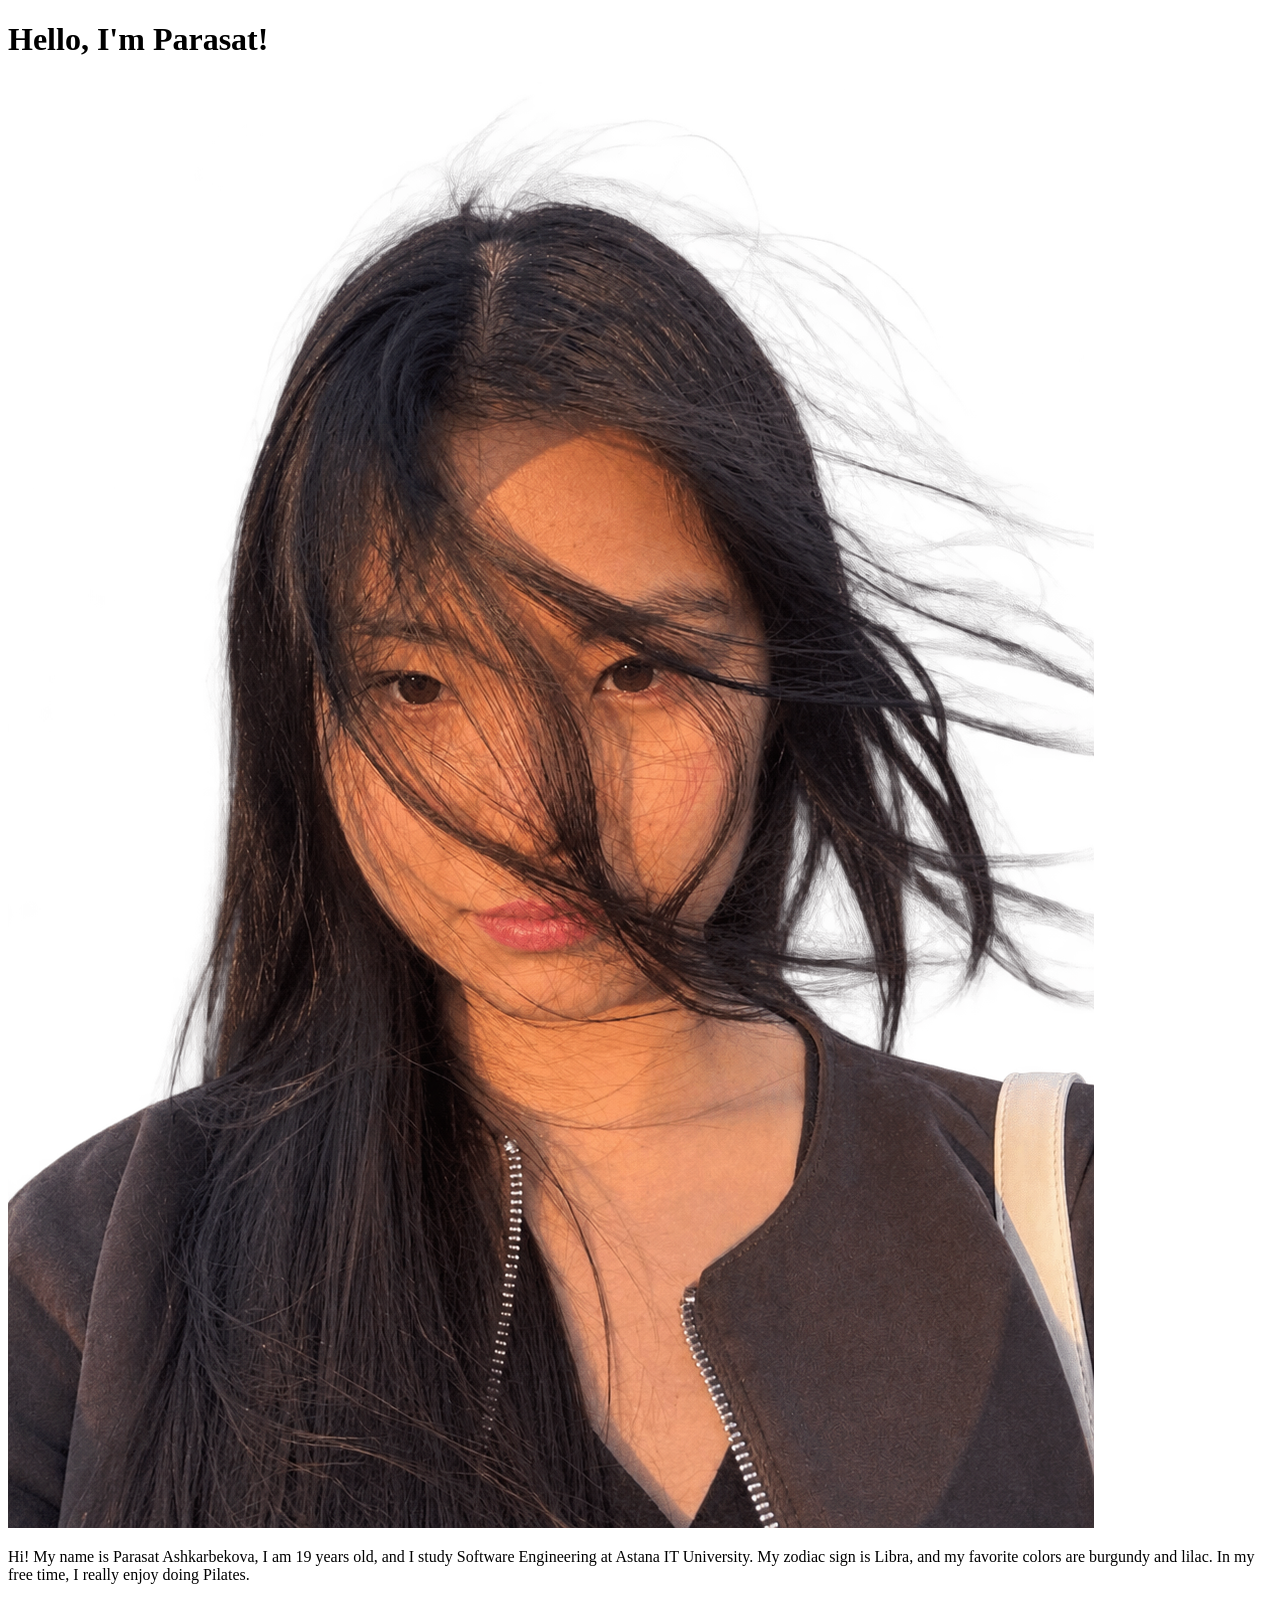
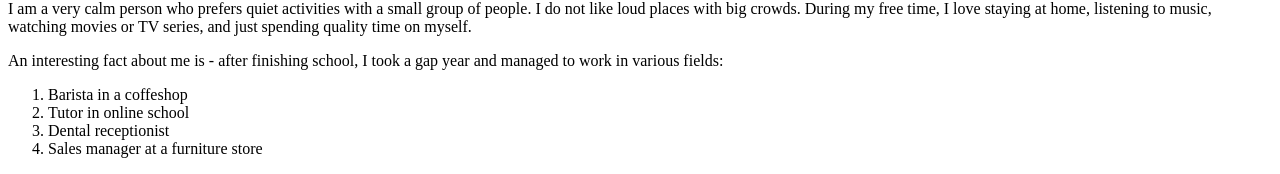
==== Parasat 1-4/task1/index.html @ d8b42877 "Added ordered list" ====
<!DOCTYPE html>
<html>
<head>
    <meta charset="UTF-8">
    <meta name="viewport" content="width=device-width, initial-scale=1.0">
    <title>Profile card</title>
    <link rel="stylesheet" href="styles.css">
</head>
<body>
    <h1>Hello, I'm Parasat!</h1>
    <img src="images/me.png" alt="That's me">
    <br>
    <p> Hi! My name is Parasat Ashkarbekova, I am 19 years old, and I study Software Engineering at Astana IT University. 
        My zodiac sign is Libra, and my favorite colors are burgundy and lilac. 
        In my free time, I really enjoy doing Pilates.
    </p>
    <p>I am a very calm person who prefers quiet activities with a small group of people. I do not like loud places with big crowds. During my free time, I love staying at home, listening to music, watching movies or TV series, and just spending quality time on myself.</p>
    <p>An interesting fact about me is - after finishing school, I took a gap year and managed to work in various fields: 
    <ol> 
        <li>Barista in a coffeshop</li>
        <li>Tutor in online school</li>
        <li>Dental receptionist</li> 
        <li>Sales manager at a furniture store</li>
    </ol>
    </p>
    <p>

    </p> 
    
    
</body>
</html>
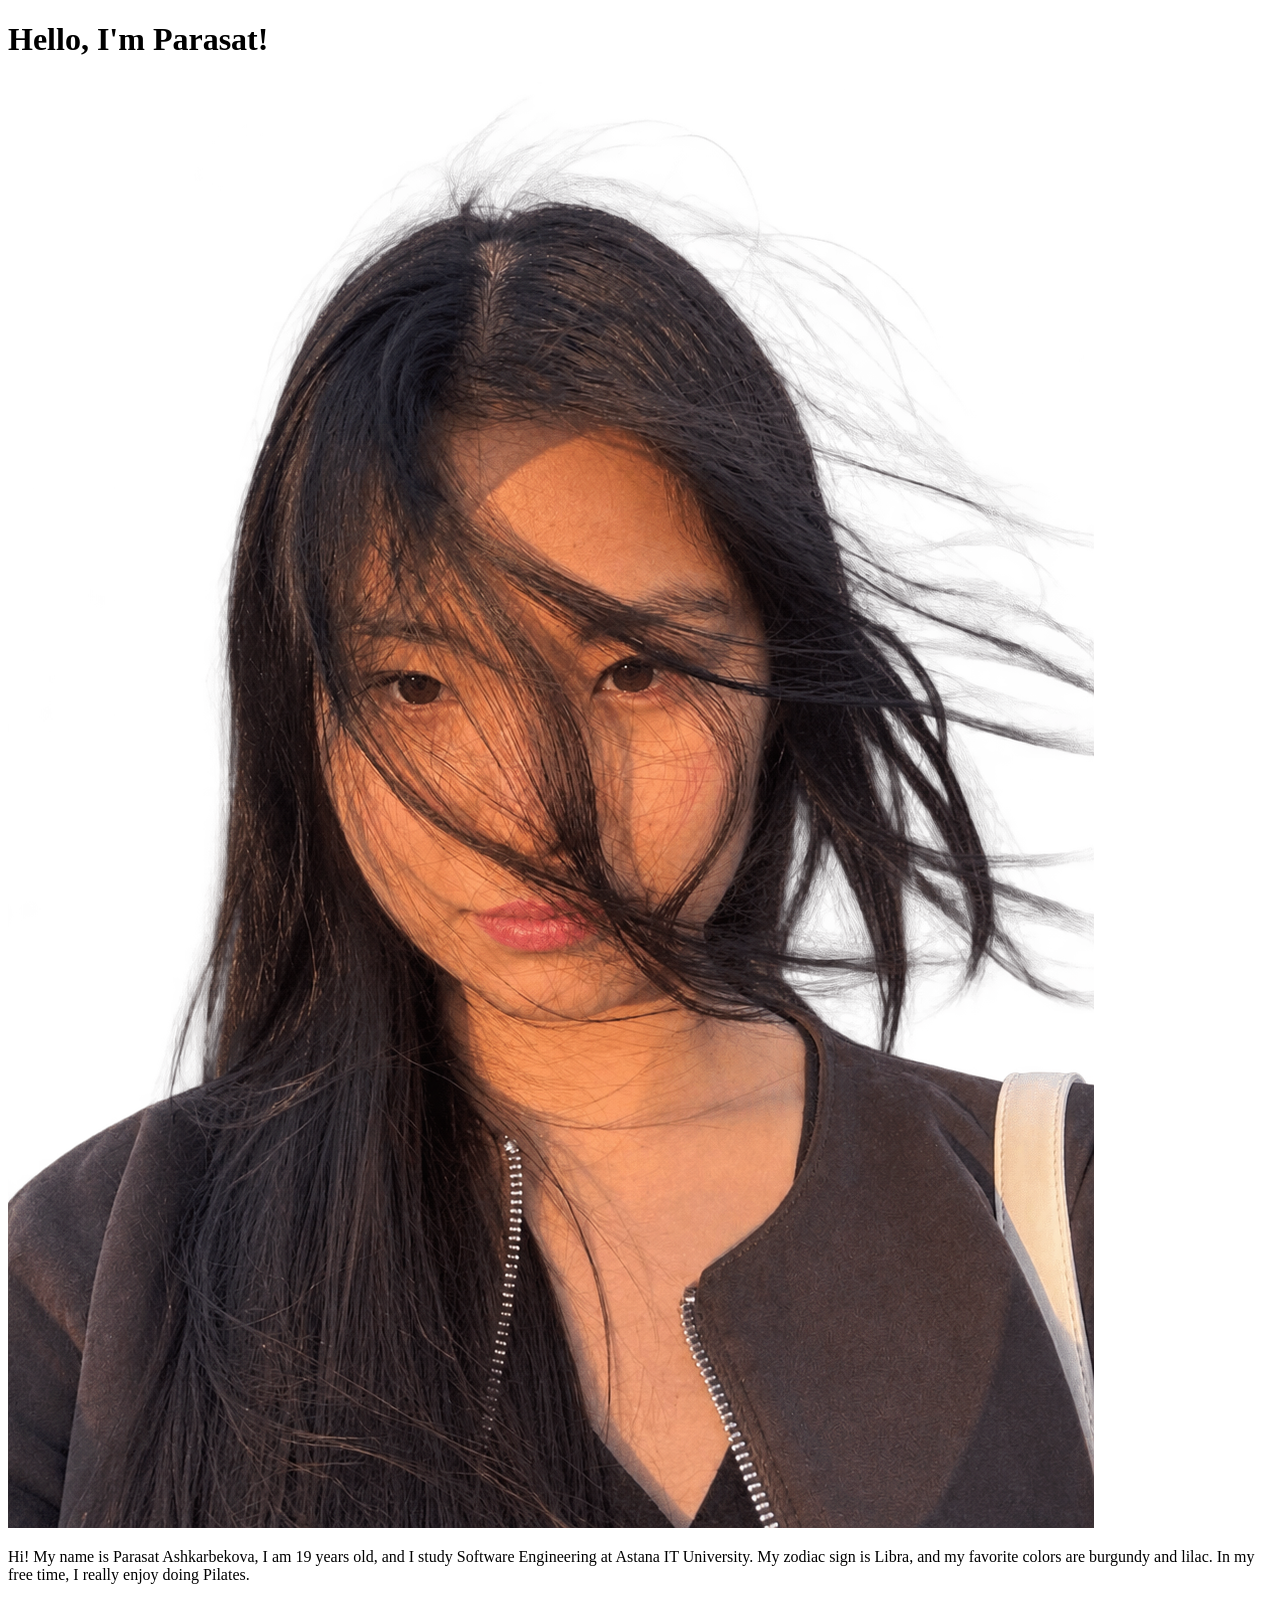
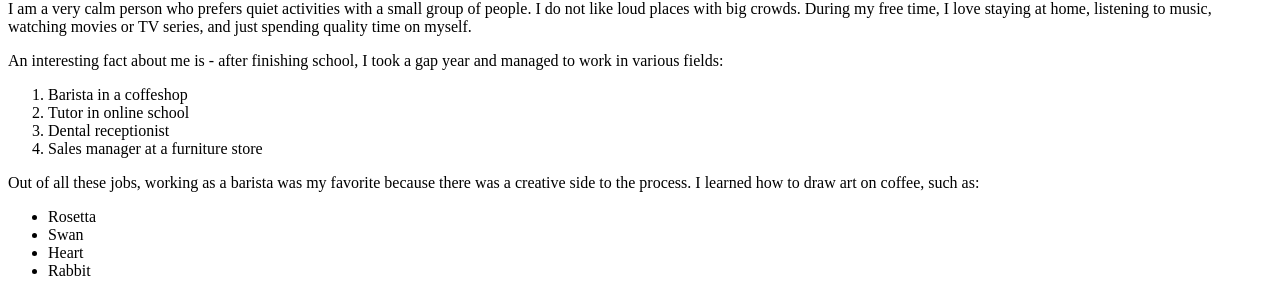
==== commit b9d3f89d: "Added unordered list" ====
--- a/Parasat 1-4/task1/index.html
+++ b/Parasat 1-4/task1/index.html
@@ -14,18 +14,31 @@
         My zodiac sign is Libra, and my favorite colors are burgundy and lilac. 
         In my free time, I really enjoy doing Pilates.
     </p>
-    <p>I am a very calm person who prefers quiet activities with a small group of people. I do not like loud places with big crowds. During my free time, I love staying at home, listening to music, watching movies or TV series, and just spending quality time on myself.</p>
-    <p>An interesting fact about me is - after finishing school, I took a gap year and managed to work in various fields: 
+
+    <p>I am a very calm person who prefers quiet activities with a small group of people. 
+        I do not like loud places with big crowds. During my free time, I love staying at home, listening to music, 
+        watching movies or TV series, and just spending quality time on myself.
+    </p>
+
+    <p>An interesting fact about me is - after finishing school, I took a gap year and managed to work in various fields:</p>
     <ol> 
         <li>Barista in a coffeshop</li>
         <li>Tutor in online school</li>
         <li>Dental receptionist</li> 
         <li>Sales manager at a furniture store</li>
     </ol>
-    </p>
-    <p>
 
+    <p>Out of all these jobs, working as a barista was my favorite because there was a creative side to the process. 
+        I learned how to draw art on coffee, such as:
     </p> 
+    <ul>
+        <li>Rosetta</li>
+        <li>Swan</li>
+        <li>Heart</li>
+        <li>Rabbit</li>
+    </ul>
+    
+
     
     
 </body>
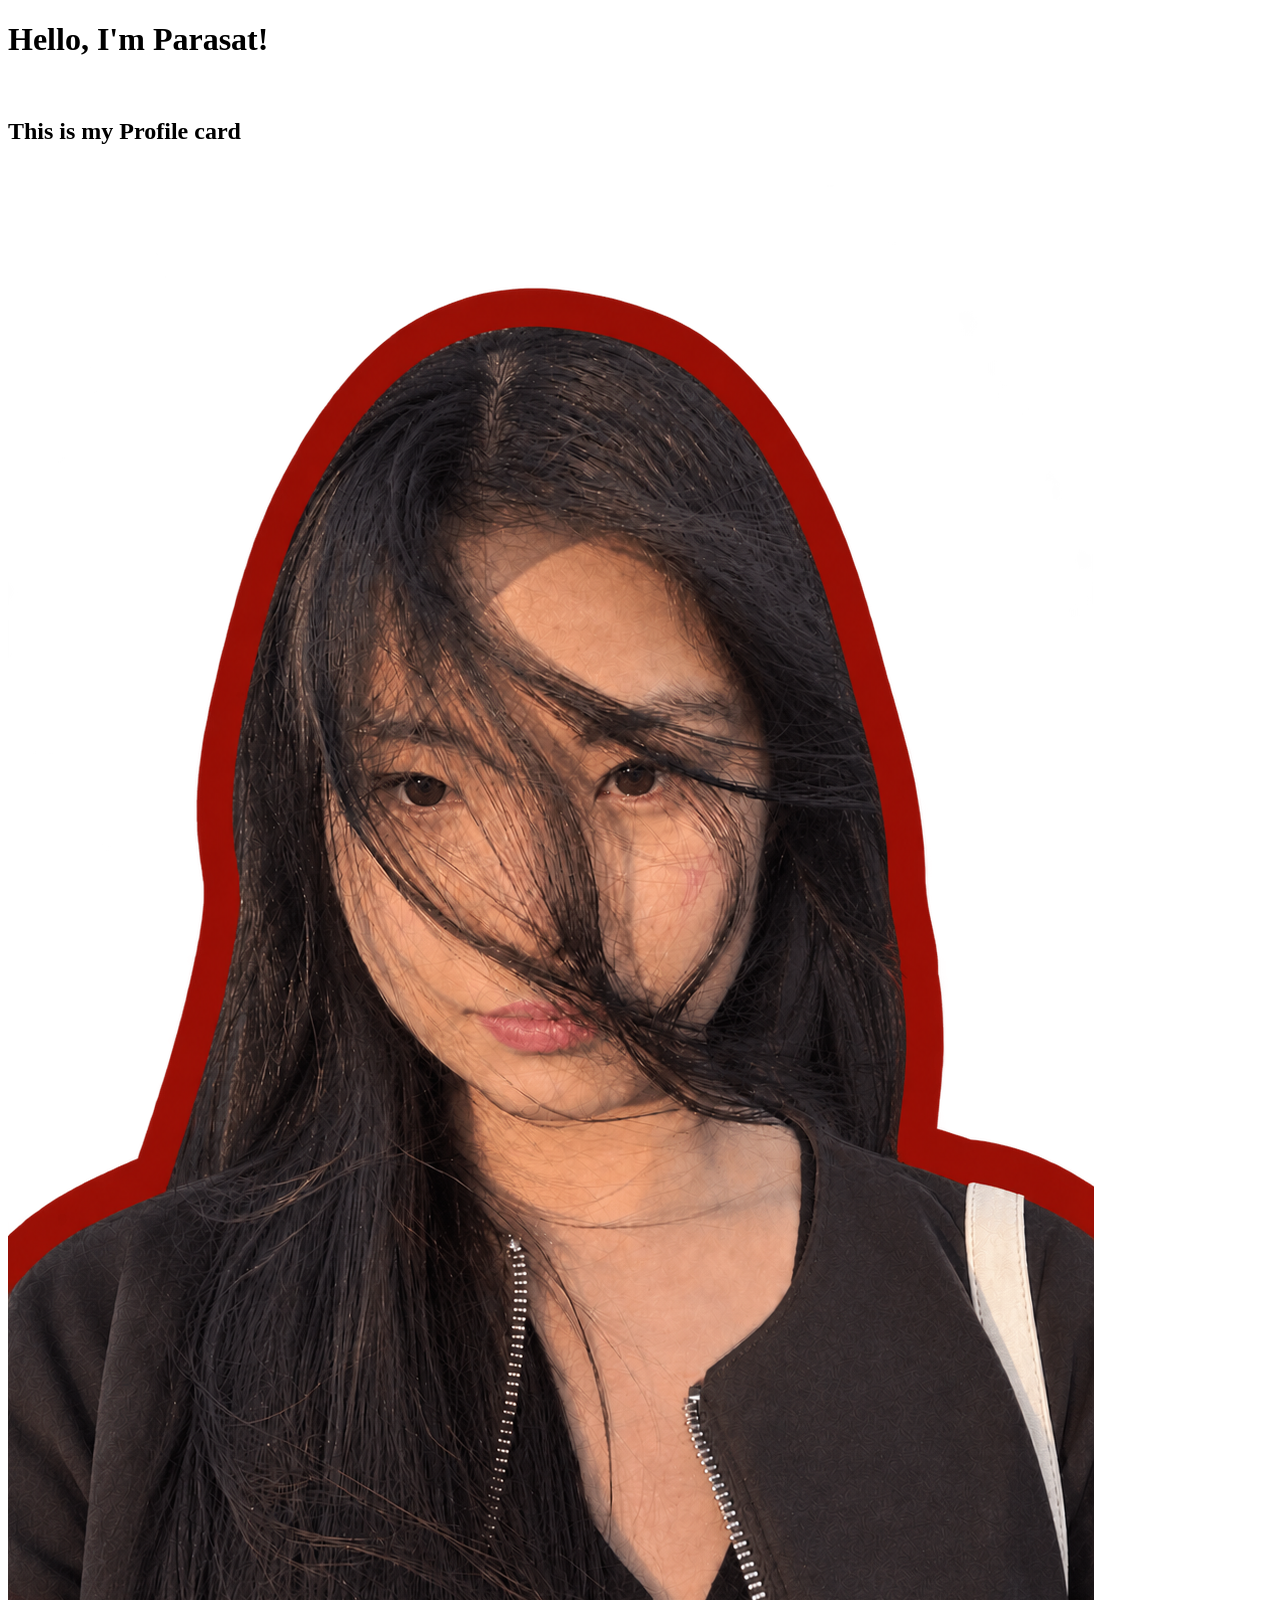
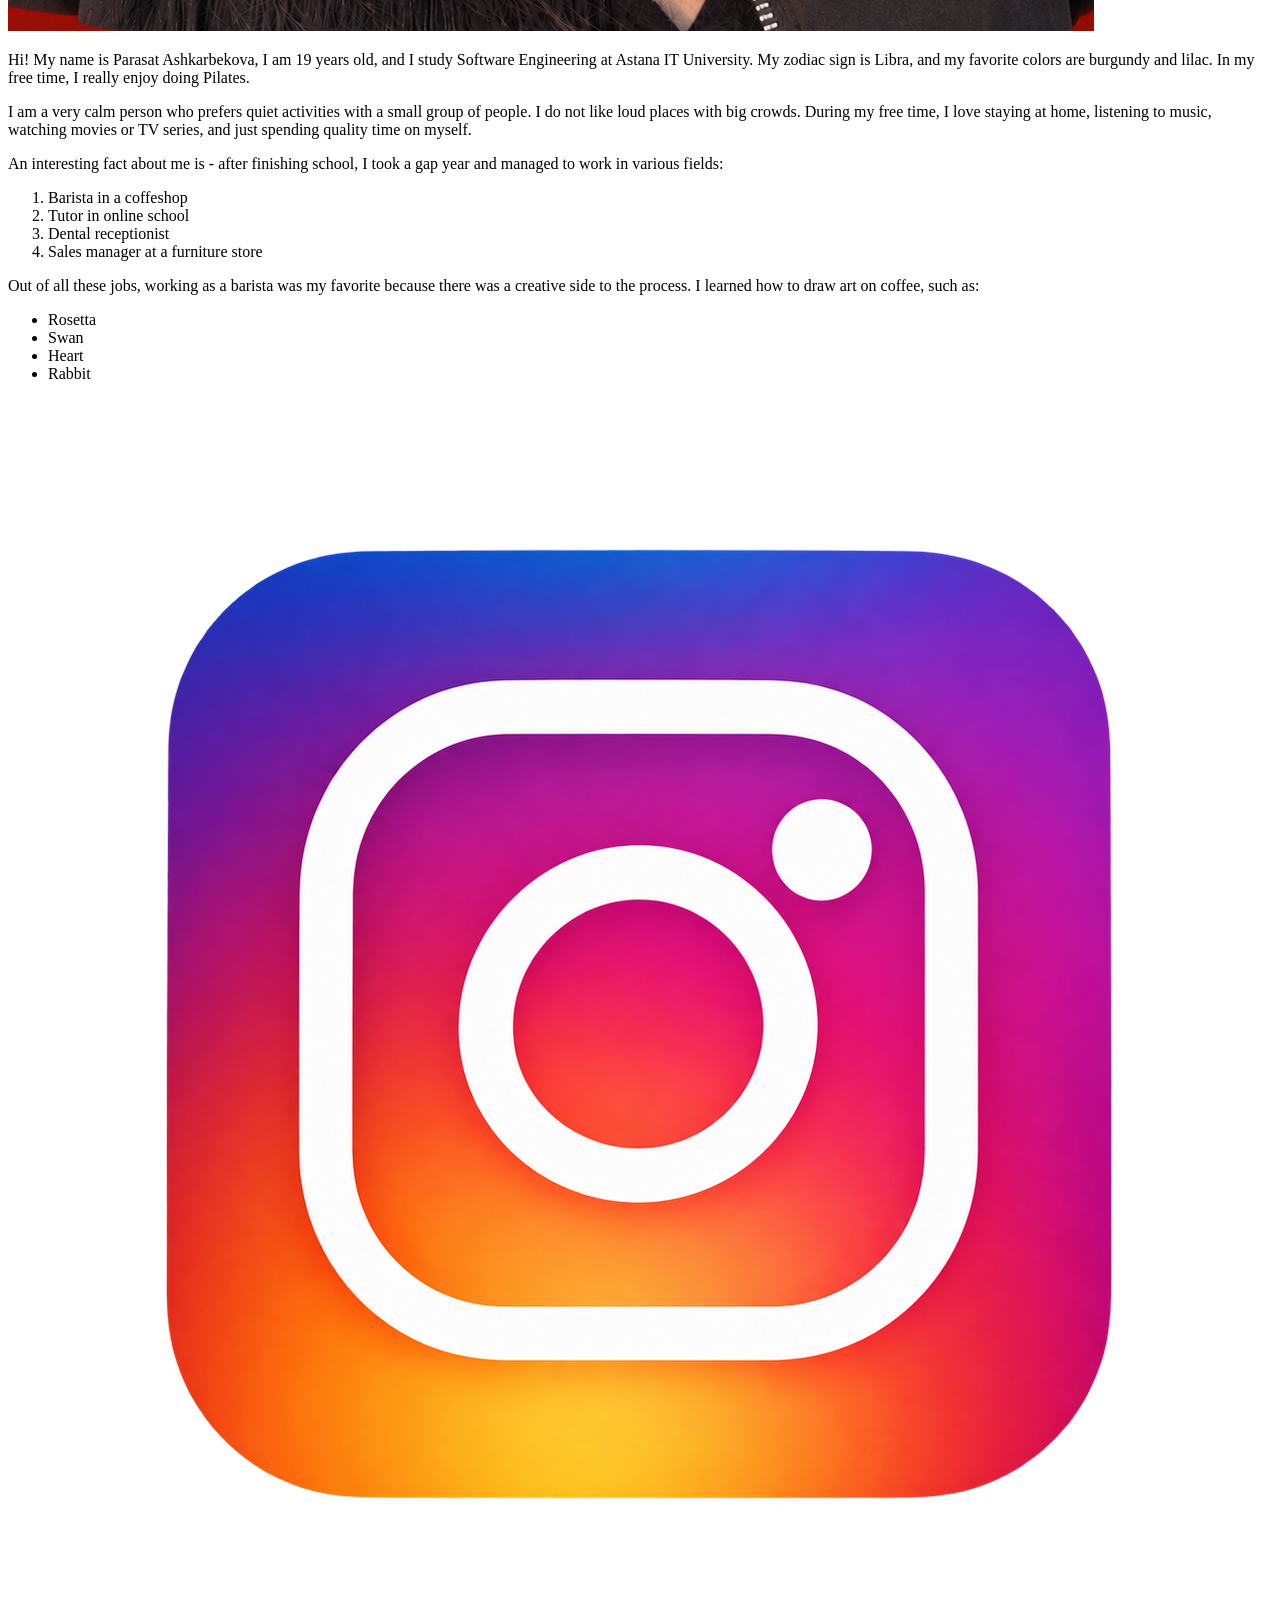
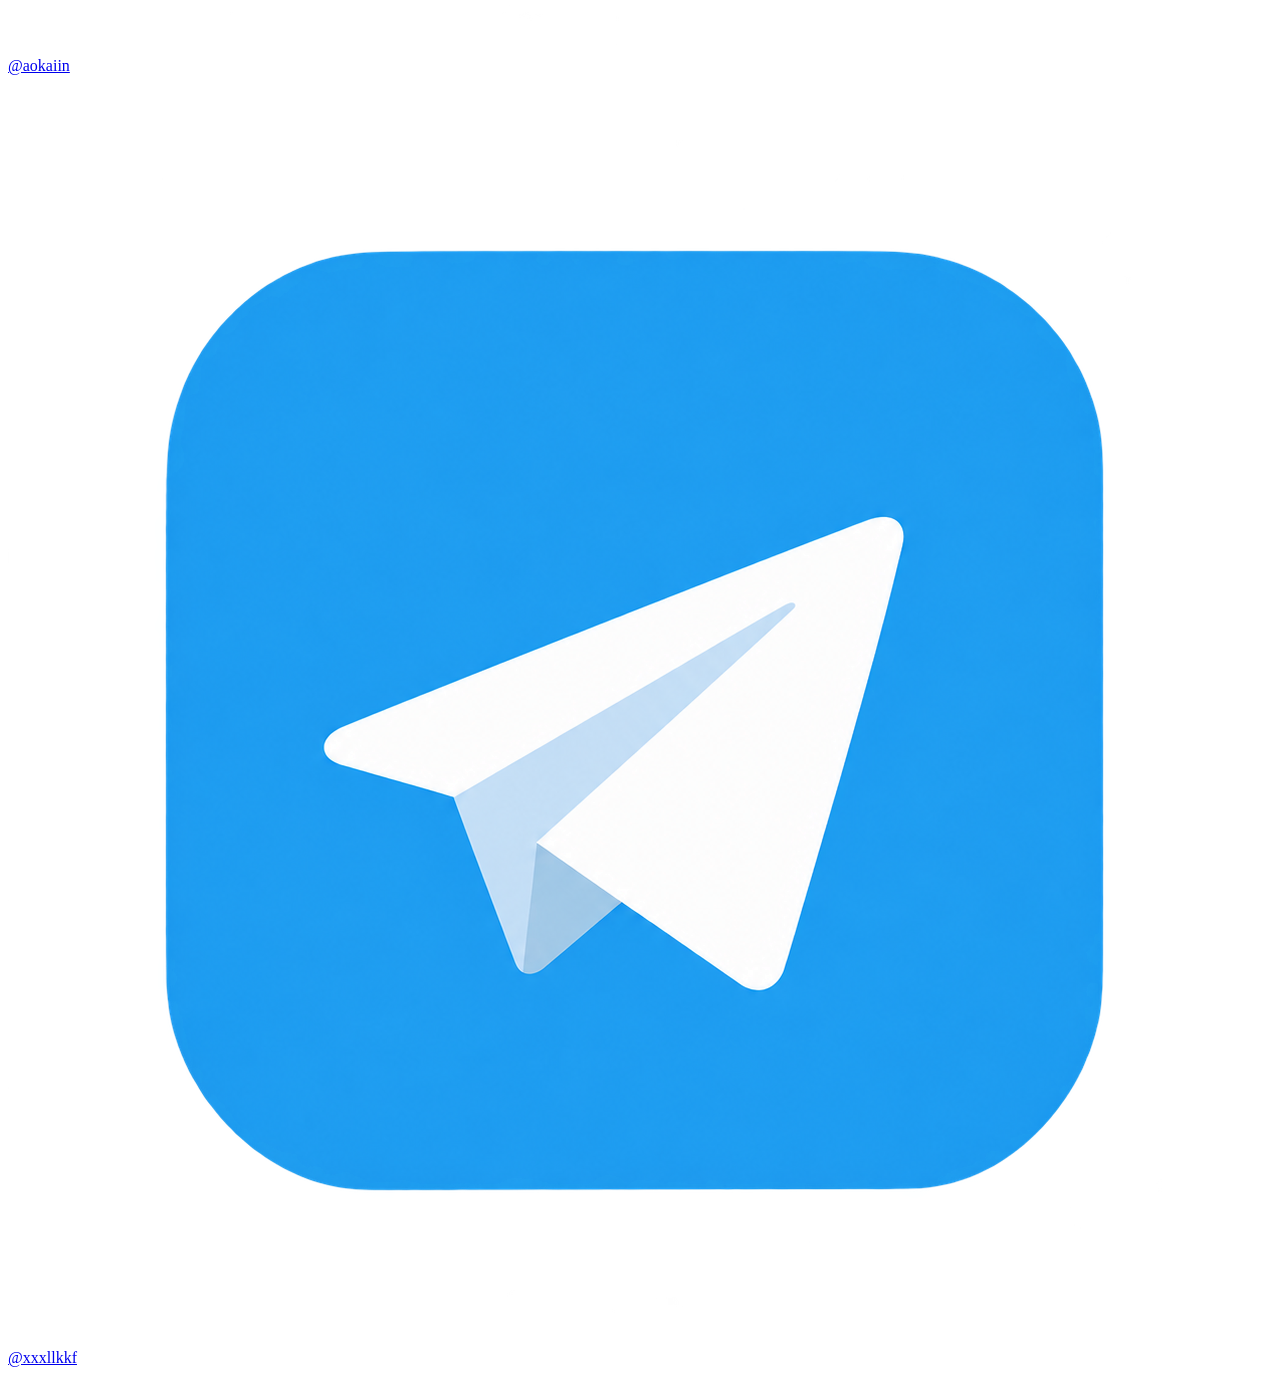
==== commit fb28e7c9: "Added two links" ====
--- a/Parasat 1-4/task1/index.html
+++ b/Parasat 1-4/task1/index.html
@@ -6,10 +6,16 @@
     <title>Profile card</title>
     <link rel="stylesheet" href="styles.css">
 </head>
+
 <body>
     <h1>Hello, I'm Parasat!</h1>
-    <img src="images/me.png" alt="That's me">
     <br>
+    <h2>This is my Profile card</h2>
+    <br>
+    <img src="images/finalpic.png" alt="That's me">
+
+    <br>
+
     <p> Hi! My name is Parasat Ashkarbekova, I am 19 years old, and I study Software Engineering at Astana IT University. 
         My zodiac sign is Libra, and my favorite colors are burgundy and lilac. 
         In my free time, I really enjoy doing Pilates.
@@ -37,9 +43,17 @@
         <li>Heart</li>
         <li>Rabbit</li>
     </ul>
-    
 
-    
-    
+    <img
+
+    <p>
+        <img src="images/inst.png" alt="my instagram"> 
+        <a href="https://www.instagram.com/aokaiin?stkn=cmI0bTlqZ2hxNzRz&utm_source=ig_contact_invite" target="_blank"> @aokaiin </a>
+    </p>
+
+    <p>
+        <img src="images/tg.png" alt="my telegramm"> 
+        <a href="https://t.me/xxxllkkf" target="_blank"> @xxxllkkf </a>
+    </p>
 </body>
 </html>
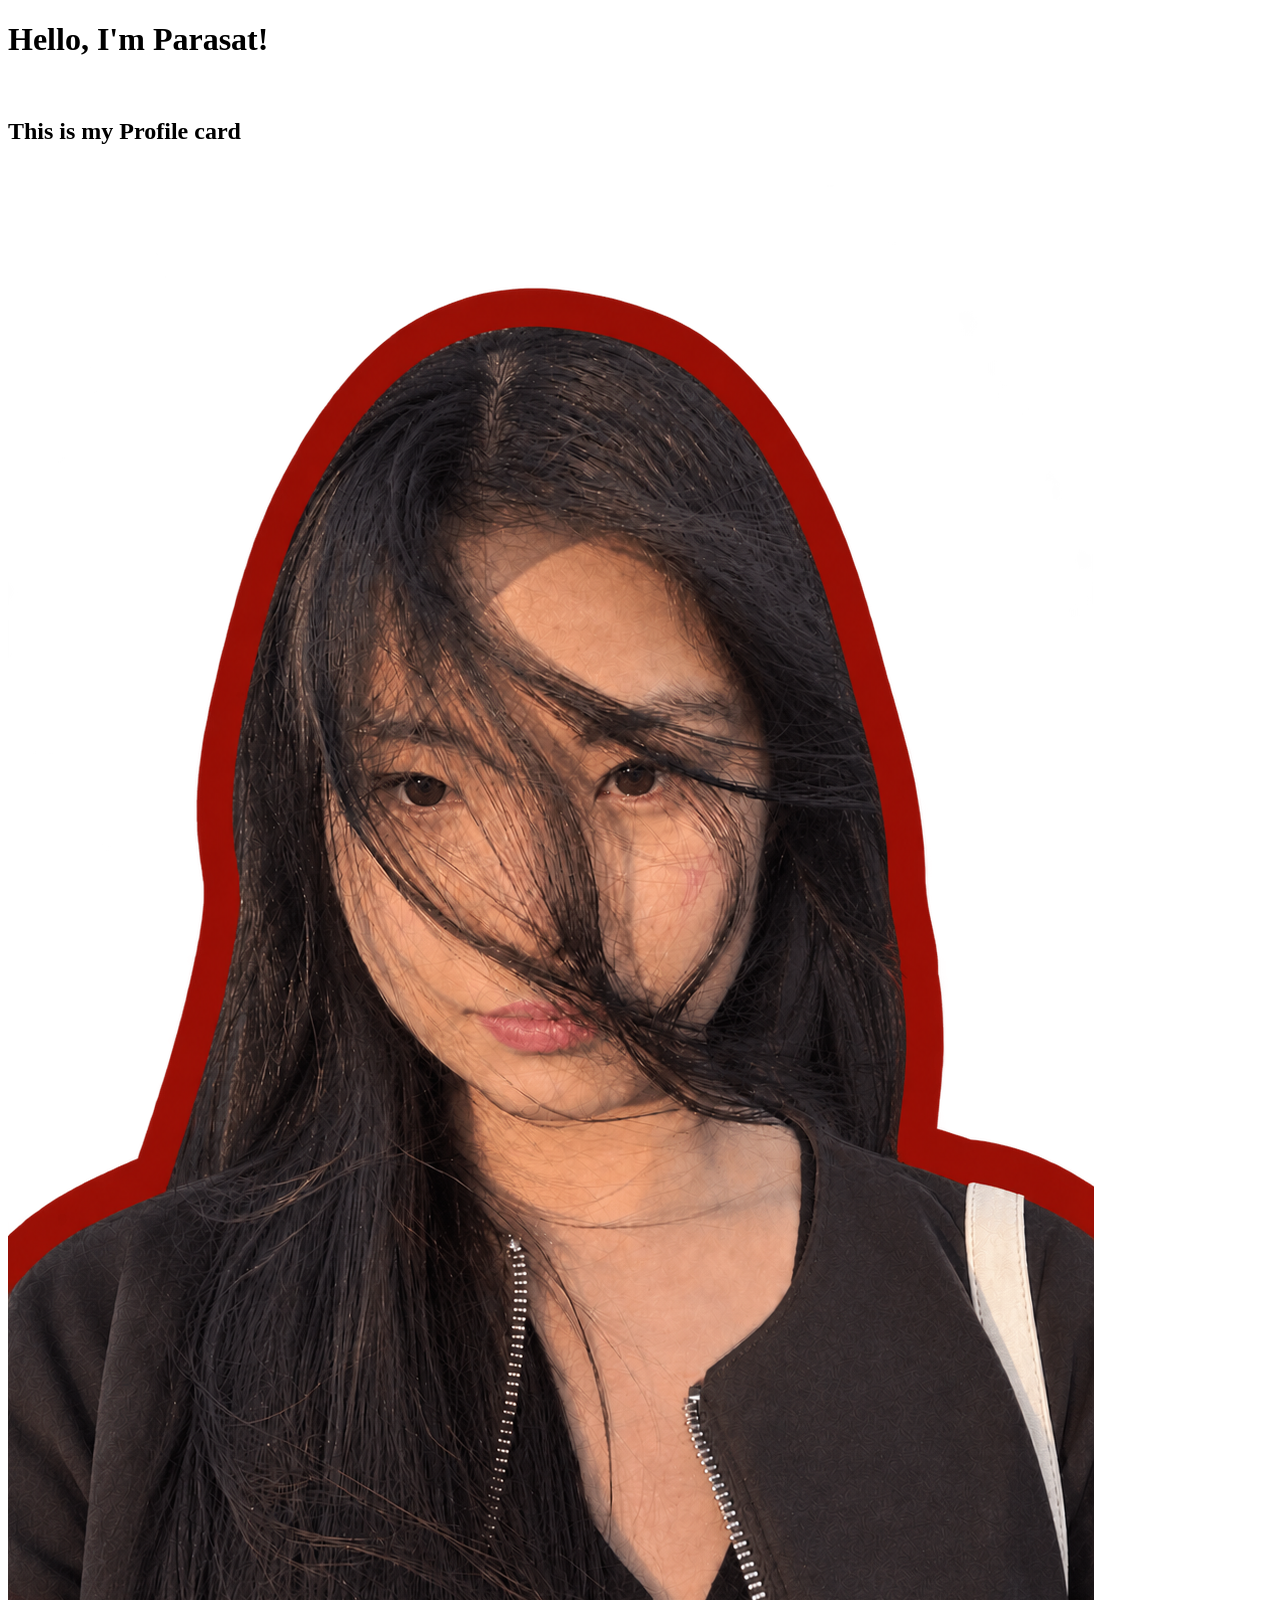
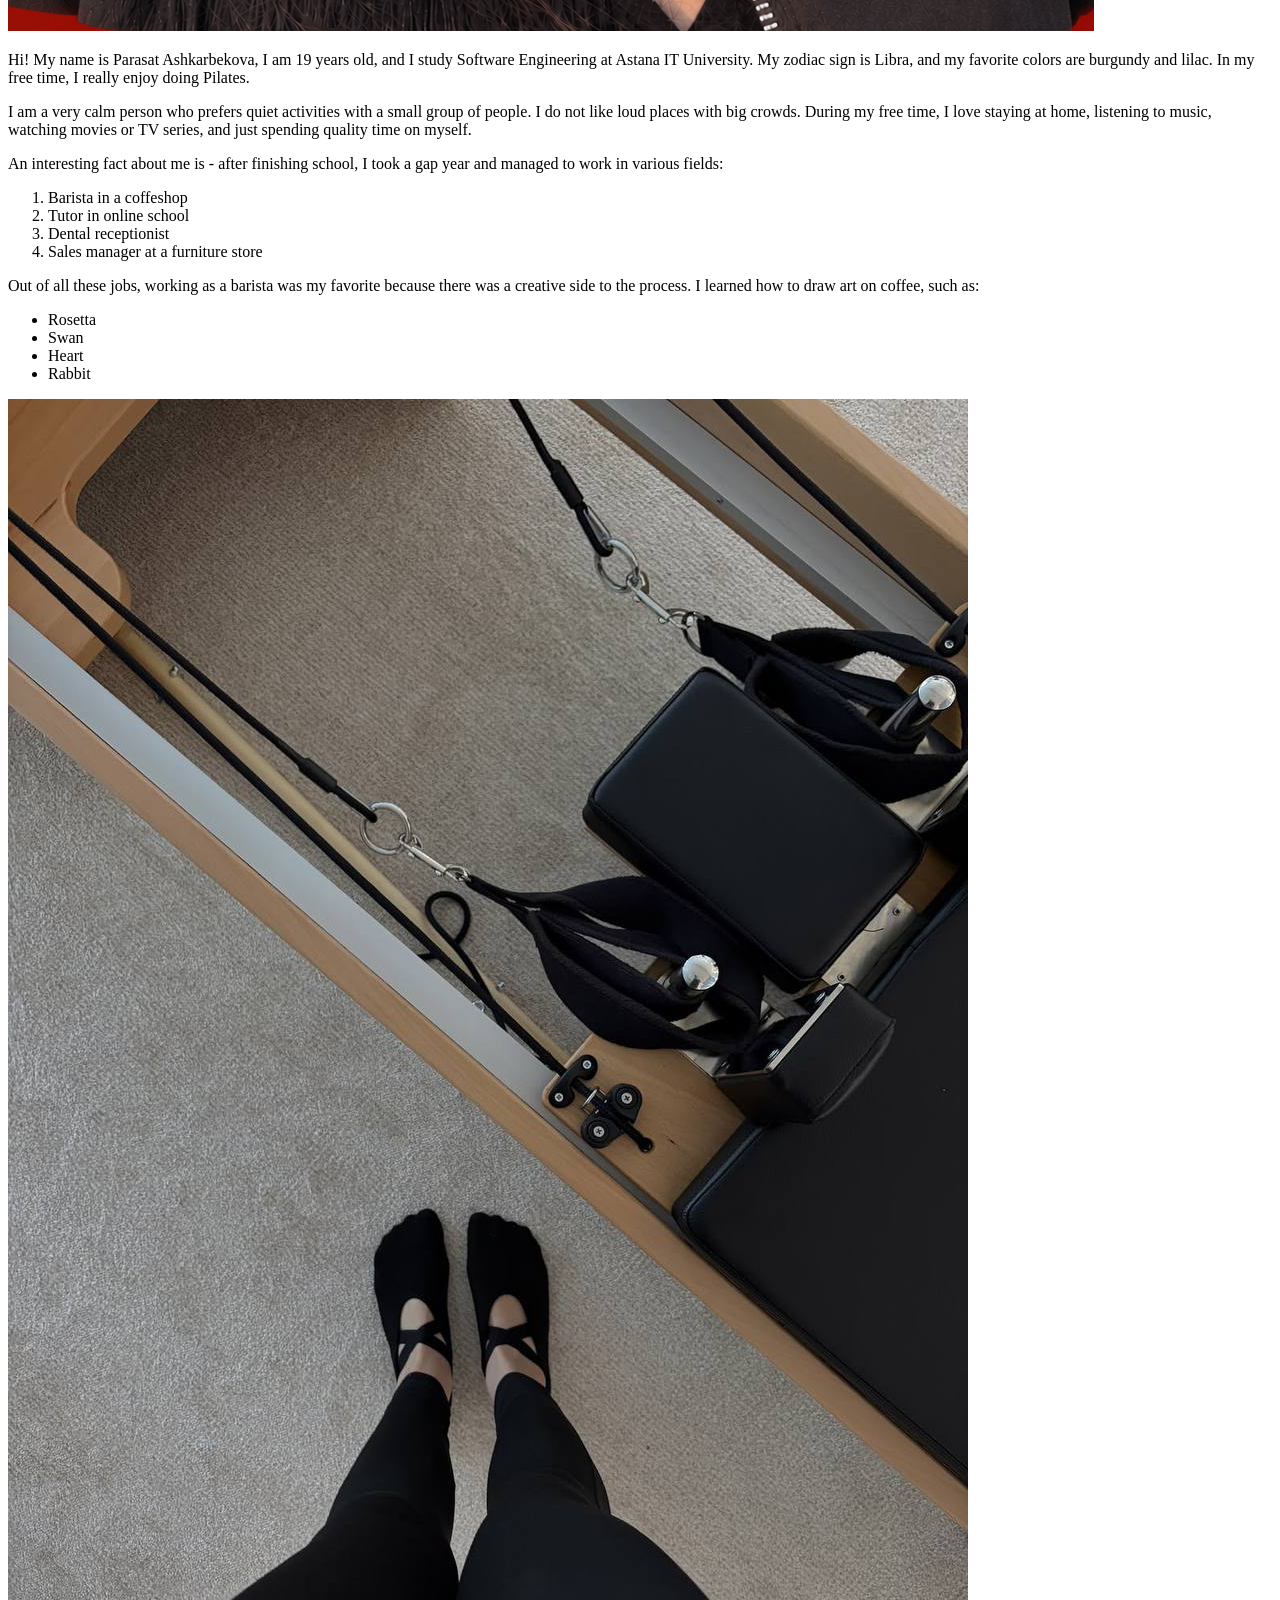
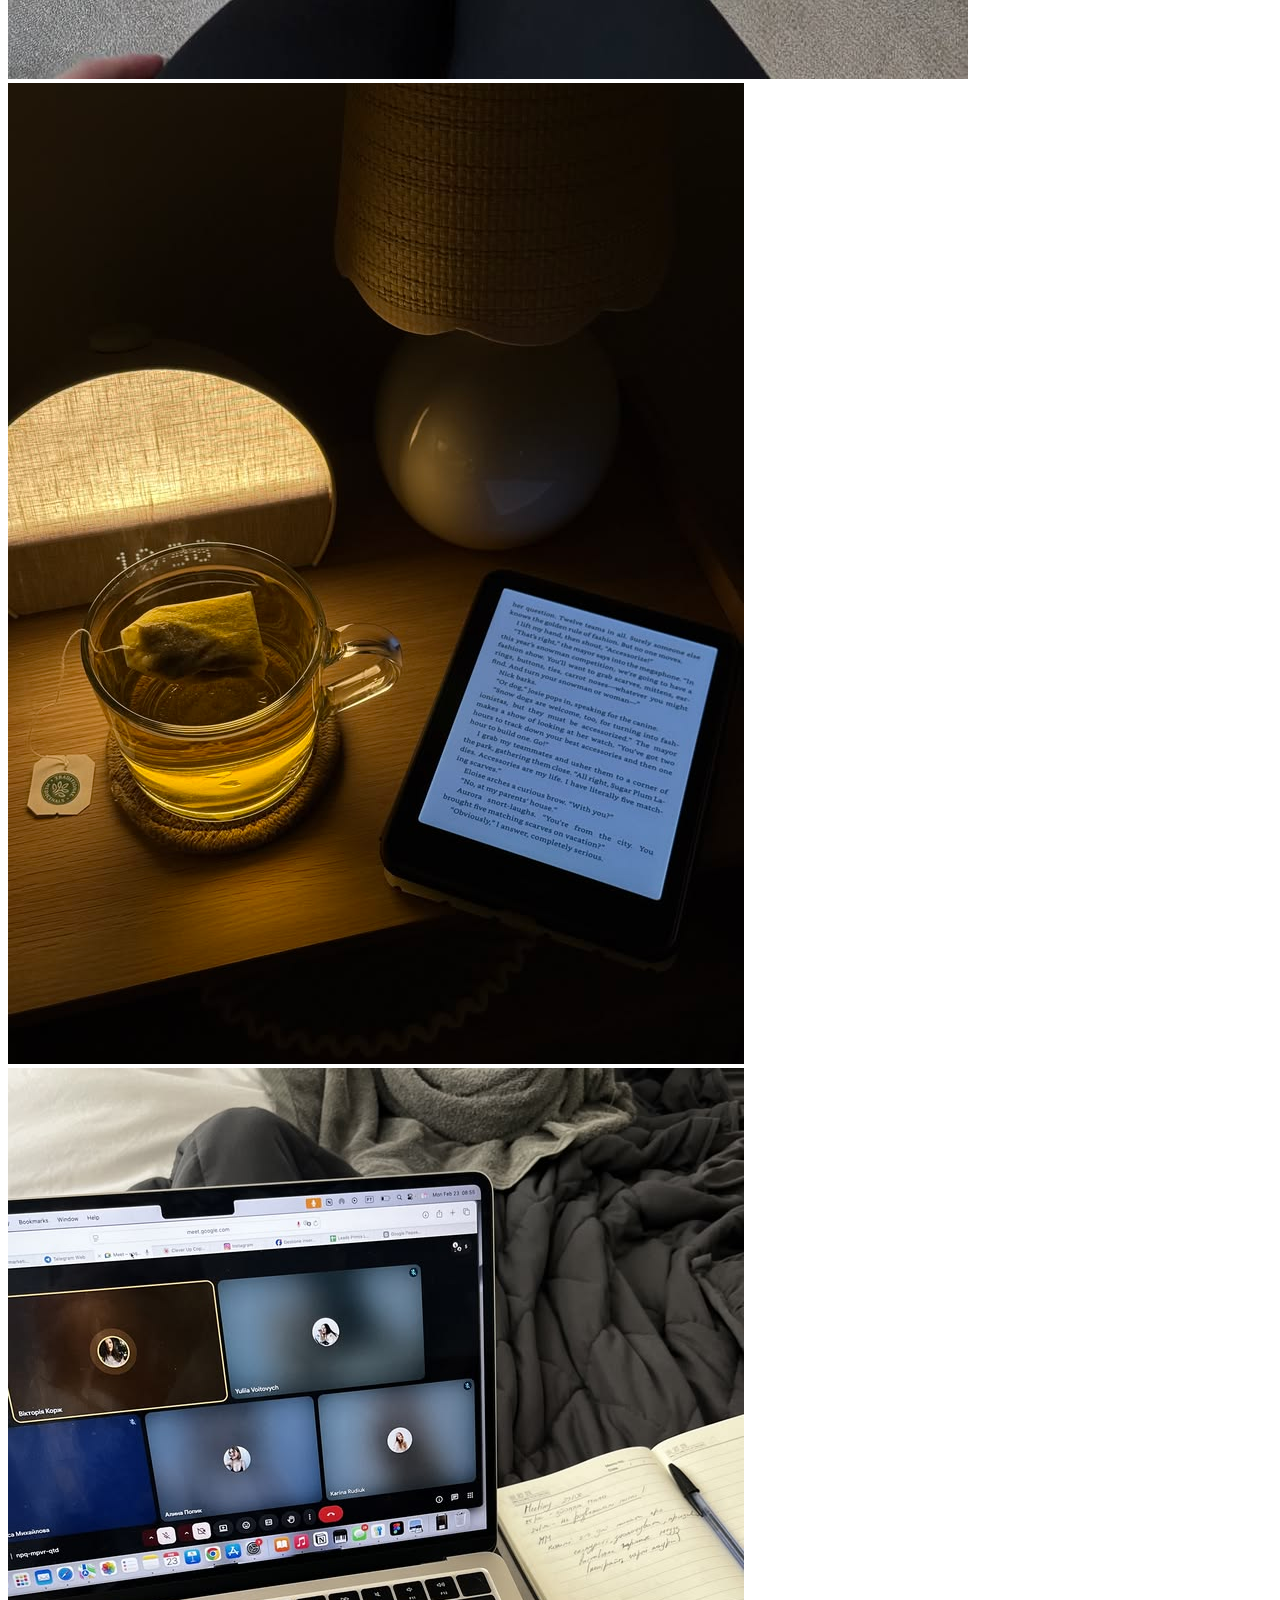
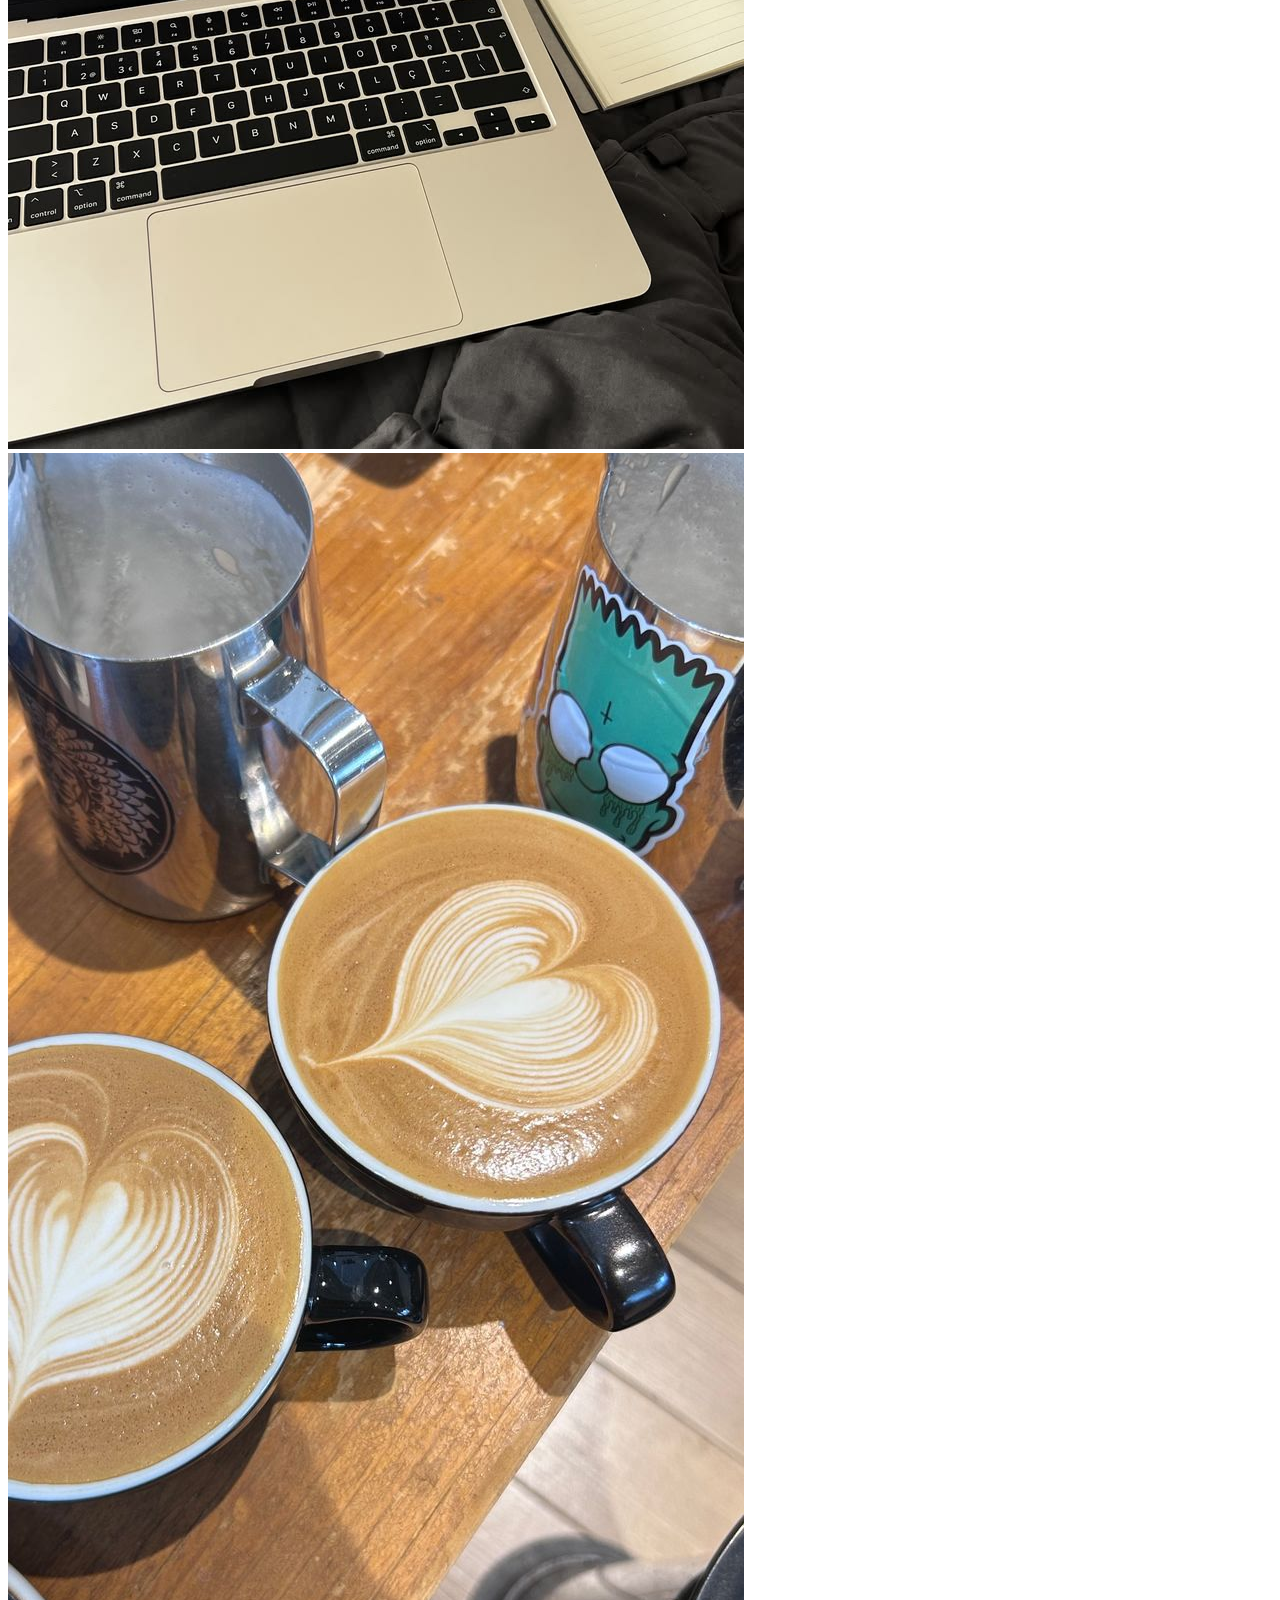
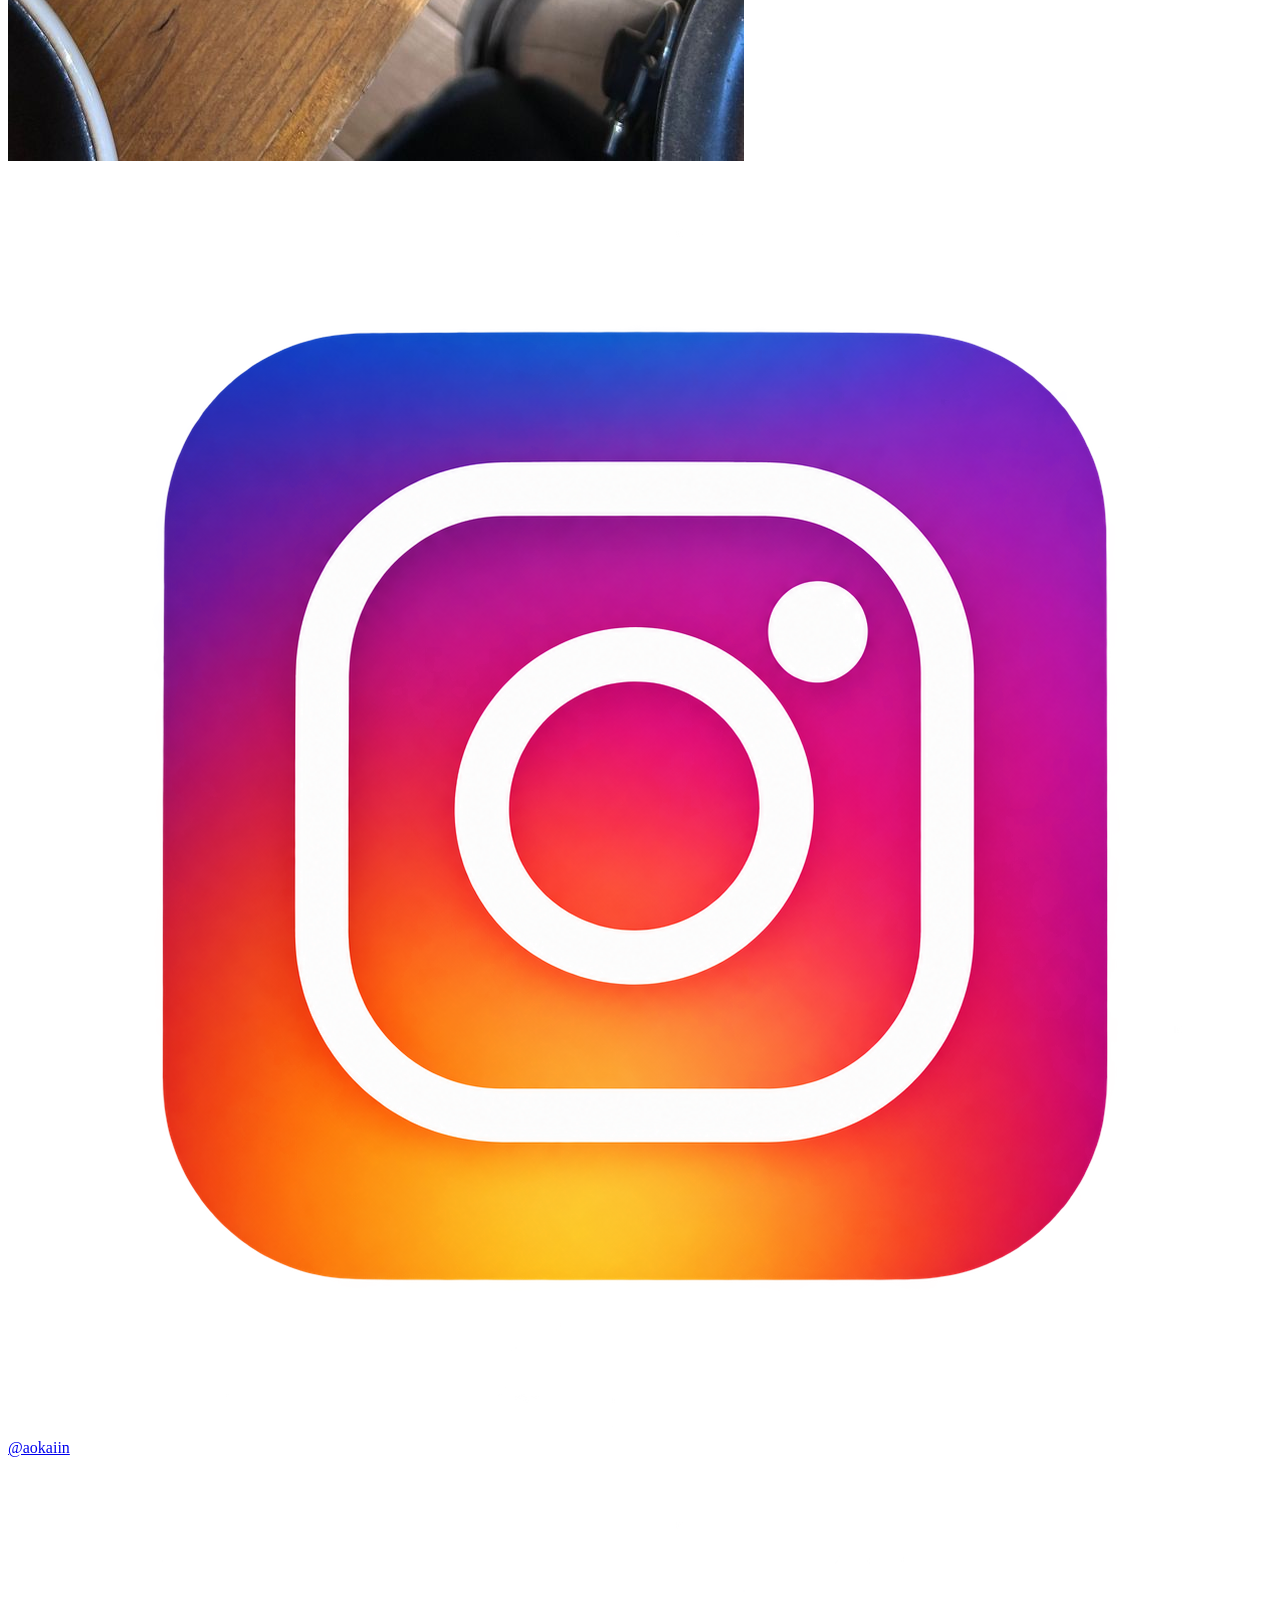
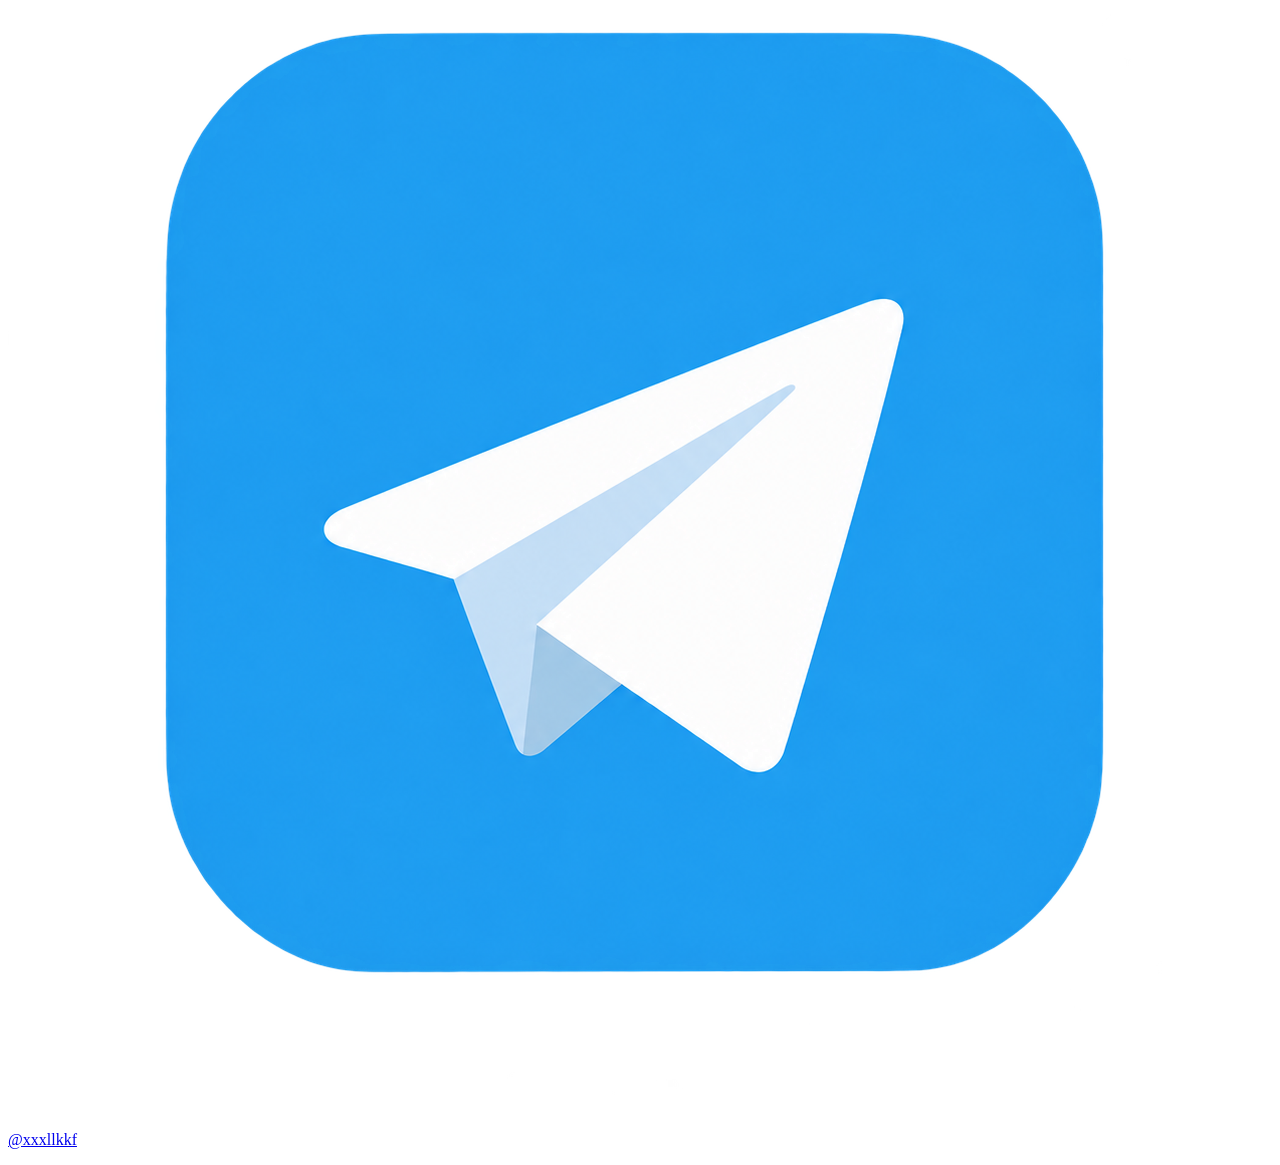
==== commit 440520e2: "Added more pics" ====
--- a/Parasat 1-4/task1/index.html
+++ b/Parasat 1-4/task1/index.html
@@ -44,7 +44,11 @@
         <li>Rabbit</li>
     </ul>
 
-    <img
+
+    <img src="images/pilates.jpg" alt="pilates pic">
+    <img src="images/eve.jpg" alt="evening routine pic">
+    <img src="images/ot.jpg" alt="online teaching pic">
+    <img src="images/latte.jpg" alt="online teaching pic">
 
     <p>
         <img src="images/inst.png" alt="my instagram"> 
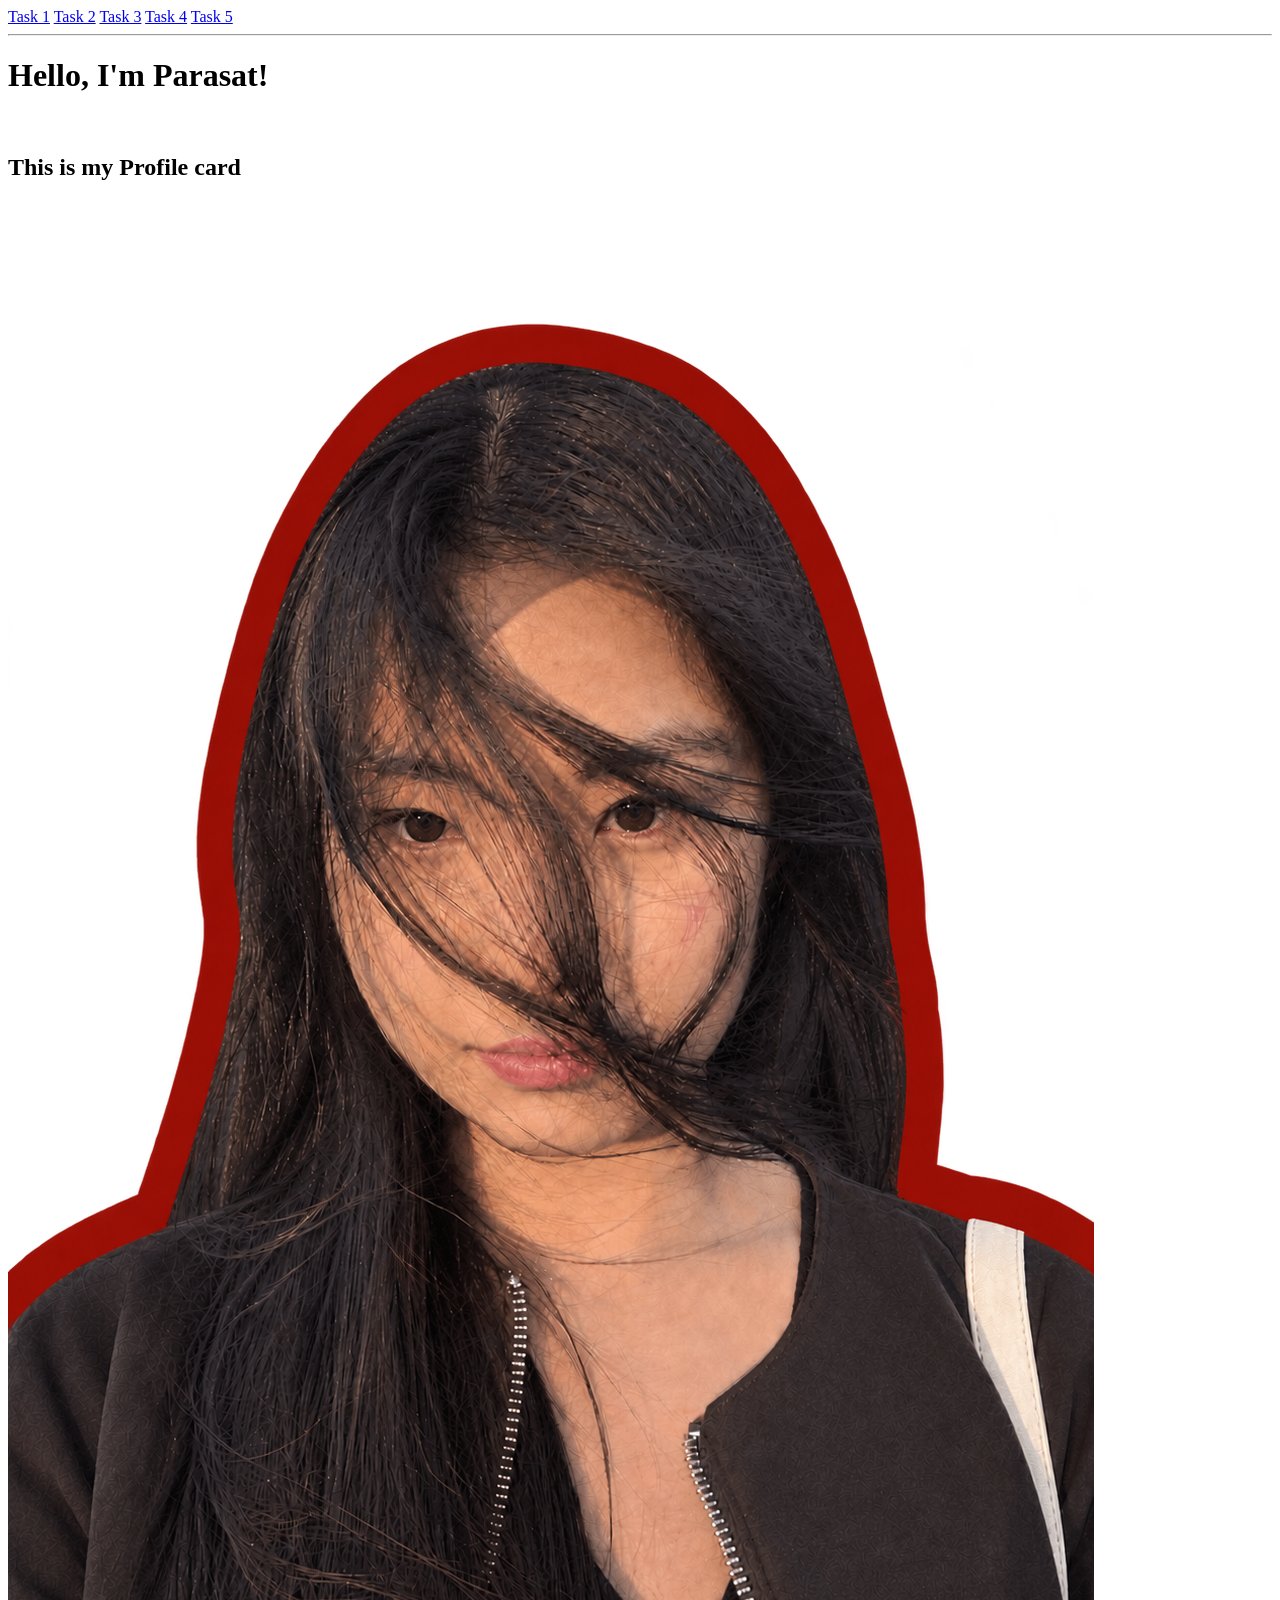
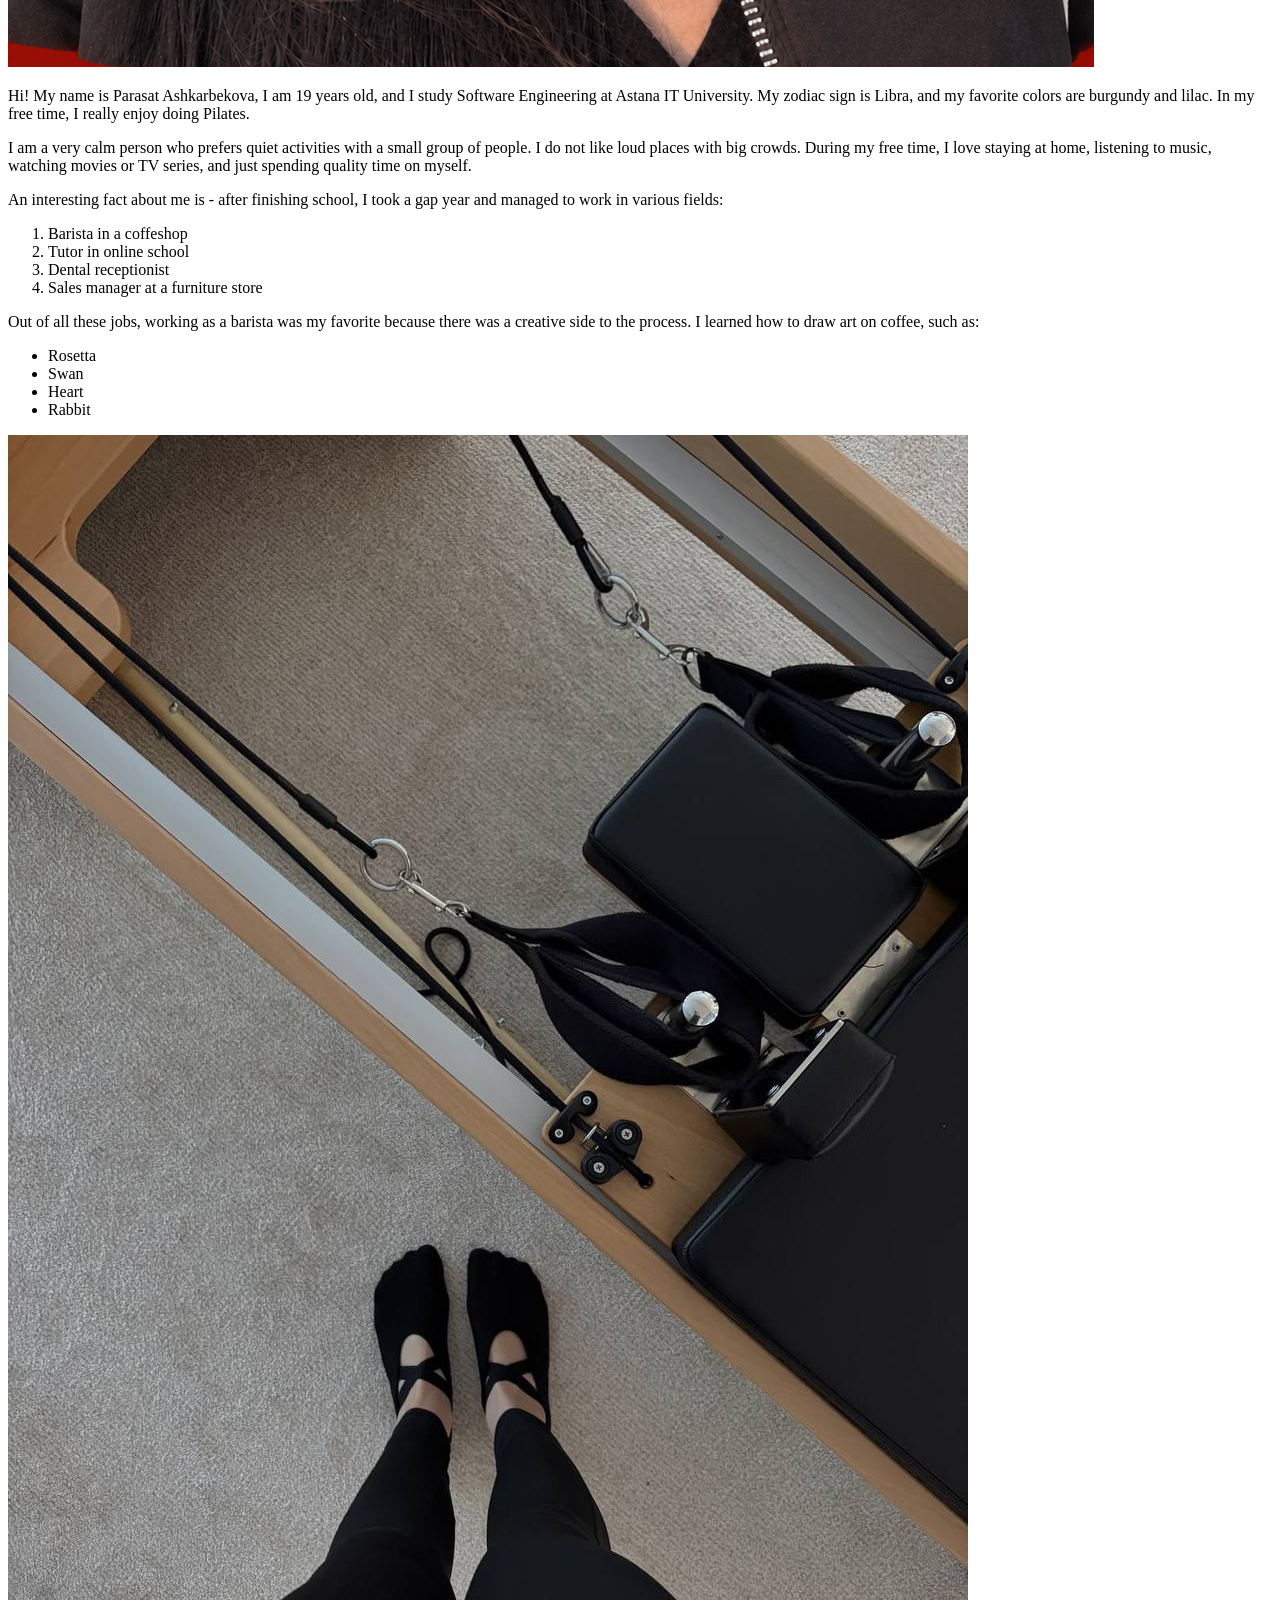
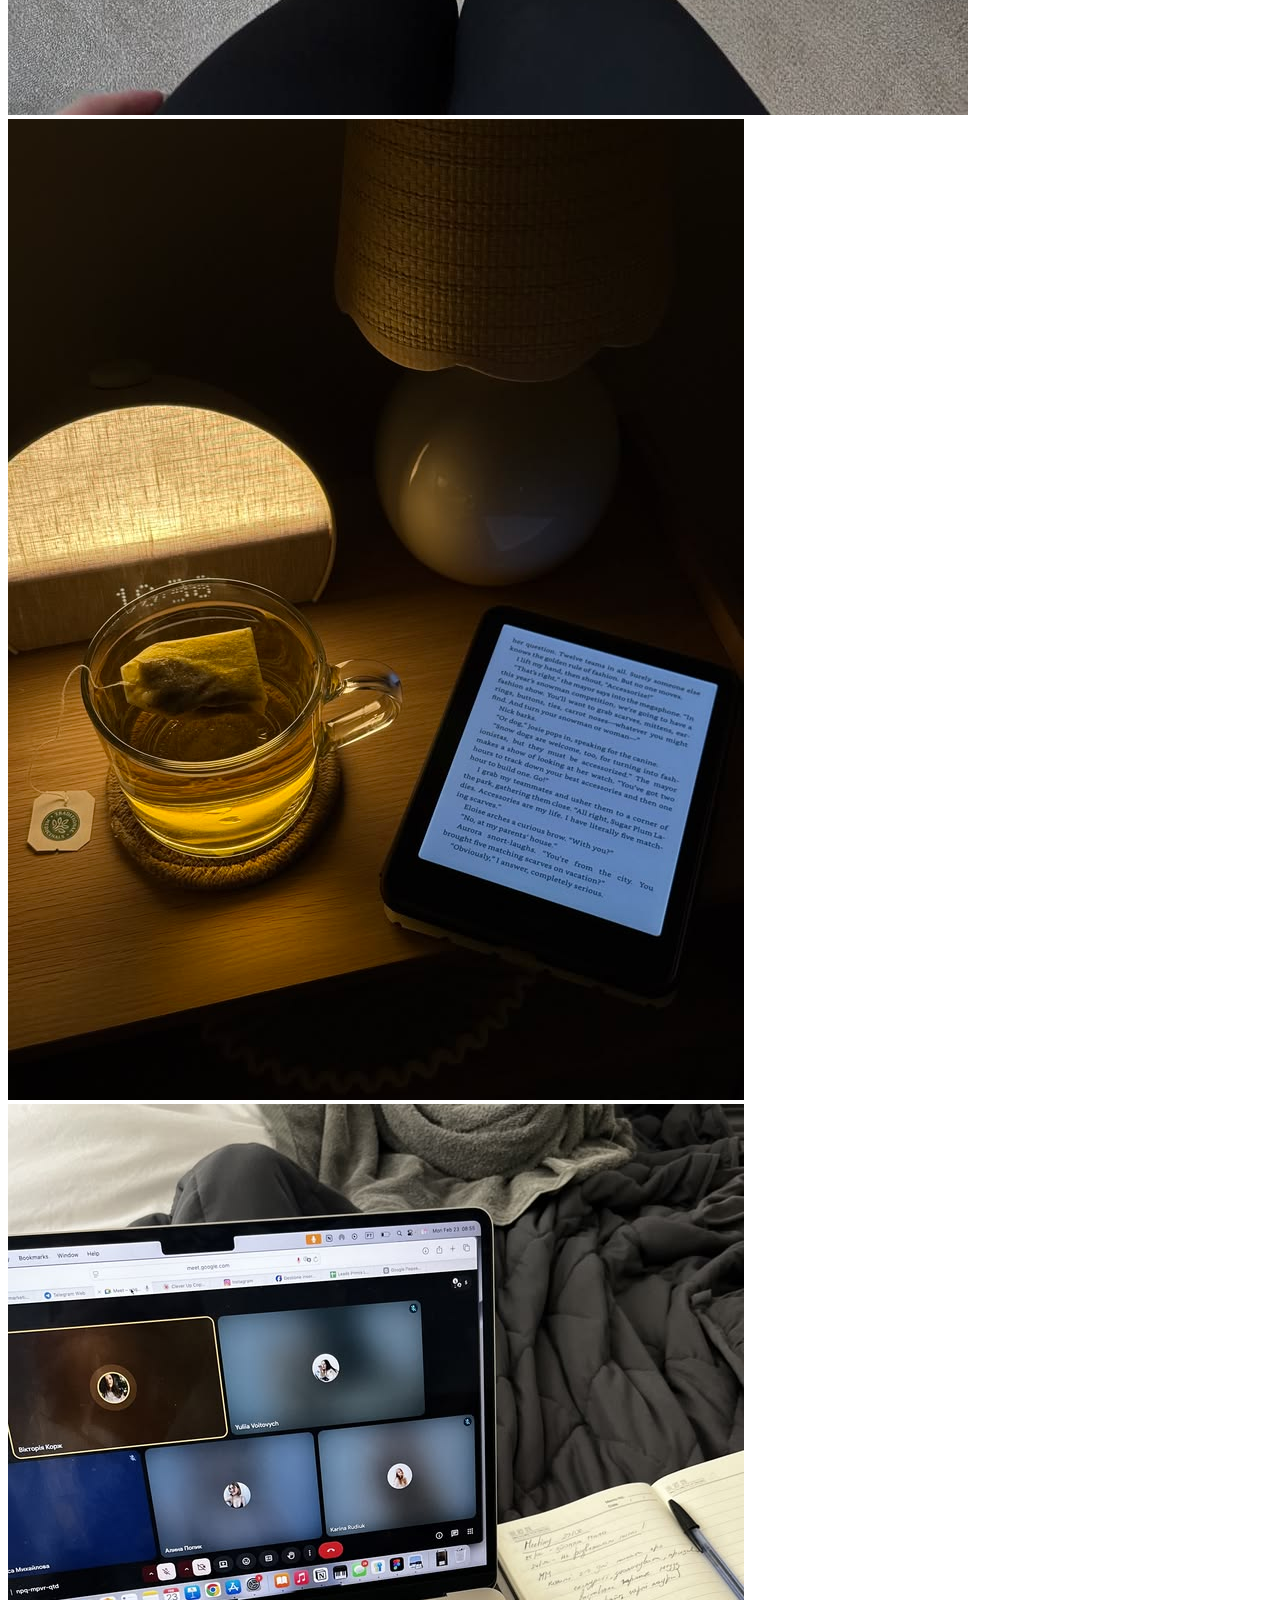
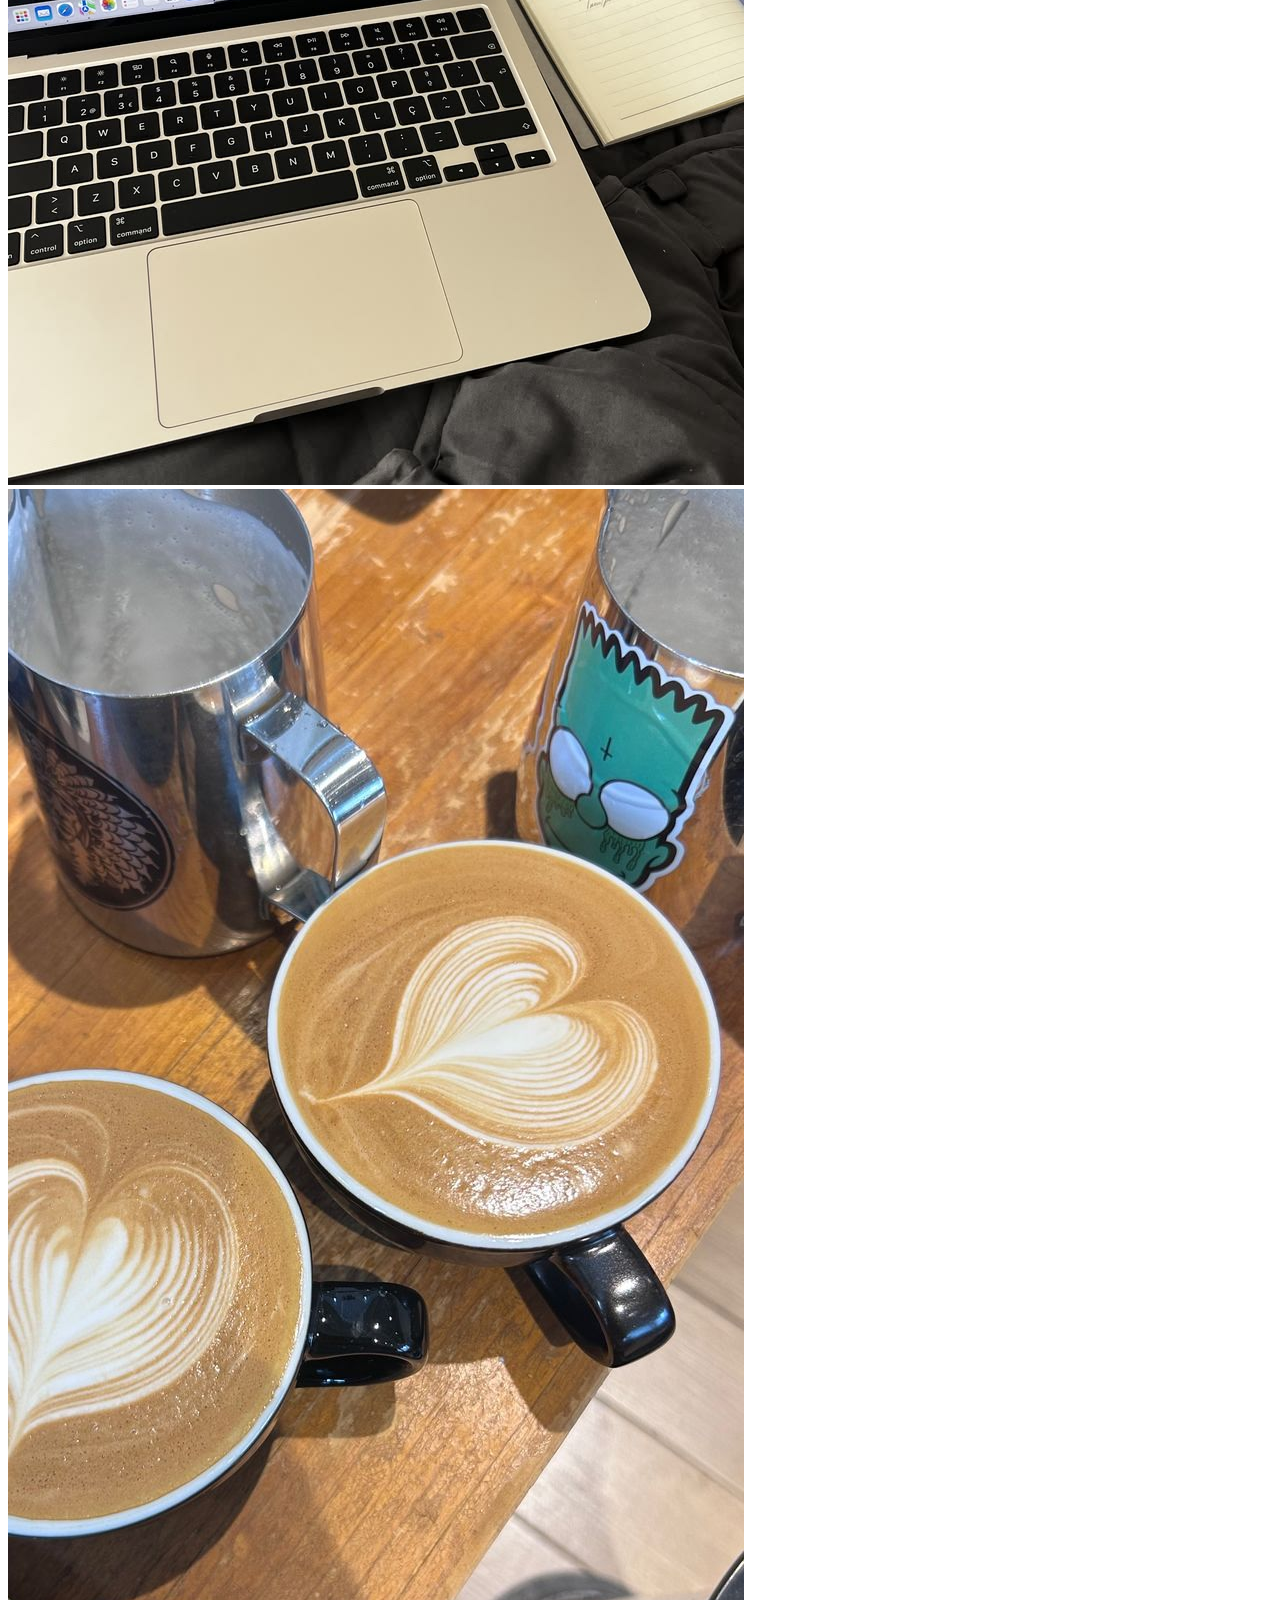
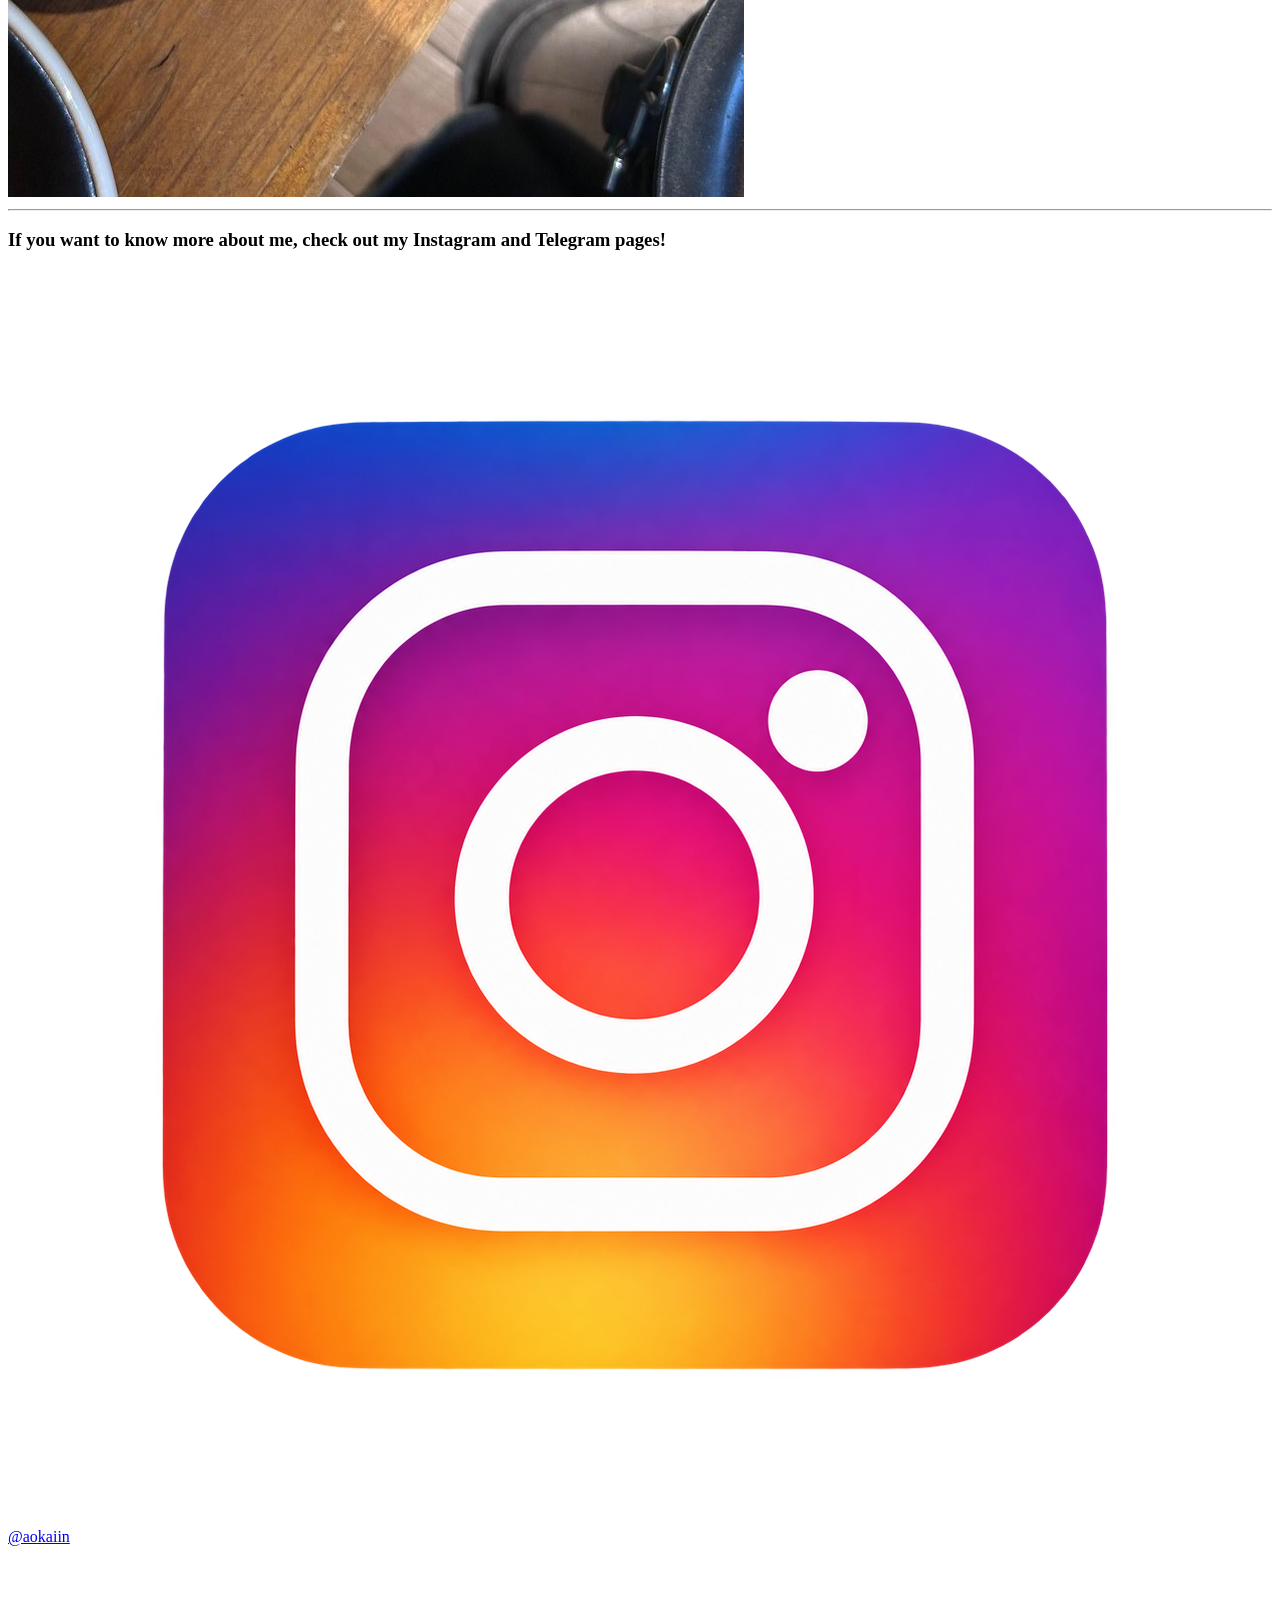
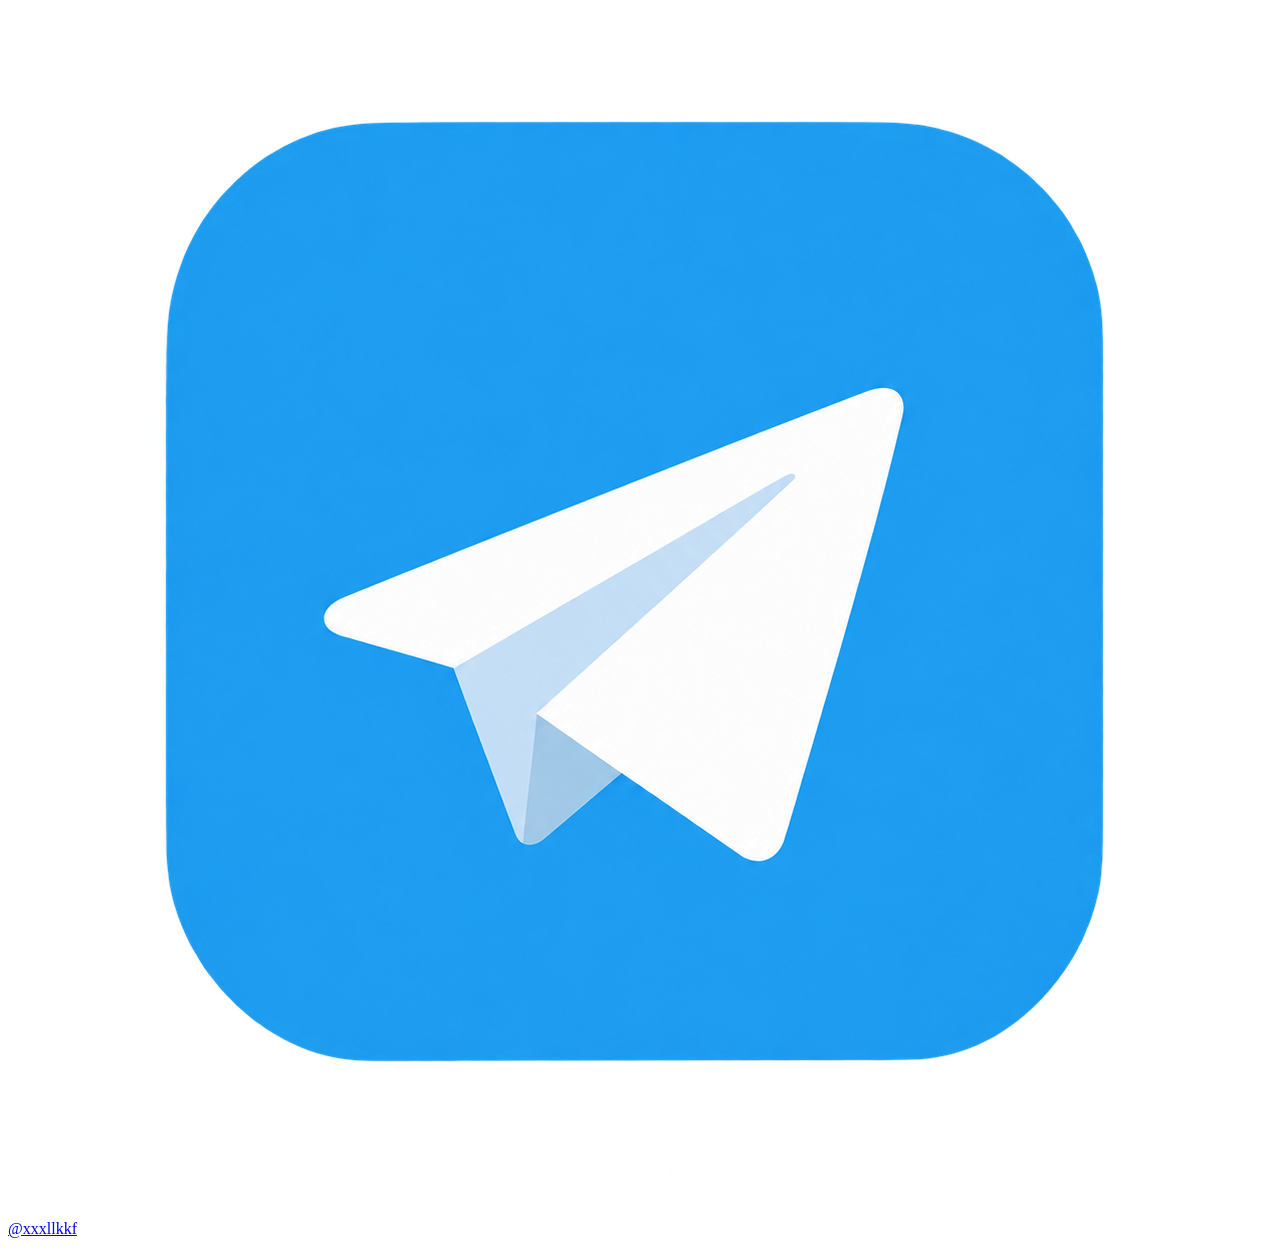
==== commit 279bf8c4: "Added navbar and id sel" ====
--- a/Parasat 1-4/task1/index.html
+++ b/Parasat 1-4/task1/index.html
@@ -8,6 +8,15 @@
 </head>
 
 <body>
+    <nav id="main-navigation" class="navbar">
+    <a href="../task1/index.html" id="current-task">Task 1</a>
+    <a href="../task2/index.html">Task 2</a>
+    <a href="../task3/index.html">Task 3</a>
+    <a href="../task4/index.html">Task 4</a>
+    <a href="../../task5/index.html">Task 5</a>
+    </nav>
+    <hr class="custom-line">
+
     <h1>Hello, I'm Parasat!</h1>
     <br>
     <h2>This is my Profile card</h2>
@@ -50,14 +59,17 @@
     <img src="images/ot.jpg" alt="online teaching pic">
     <img src="images/latte.jpg" alt="online teaching pic">
 
+    <hr>
+
+    <h3>If you want to know more about me, check out my Instagram and Telegram pages!</h3>
     <p>
         <img src="images/inst.png" alt="my instagram"> 
         <a href="https://www.instagram.com/aokaiin?stkn=cmI0bTlqZ2hxNzRz&utm_source=ig_contact_invite" target="_blank"> @aokaiin </a>
     </p>
-
     <p>
         <img src="images/tg.png" alt="my telegramm"> 
         <a href="https://t.me/xxxllkkf" target="_blank"> @xxxllkkf </a>
     </p>
+
 </body>
 </html>
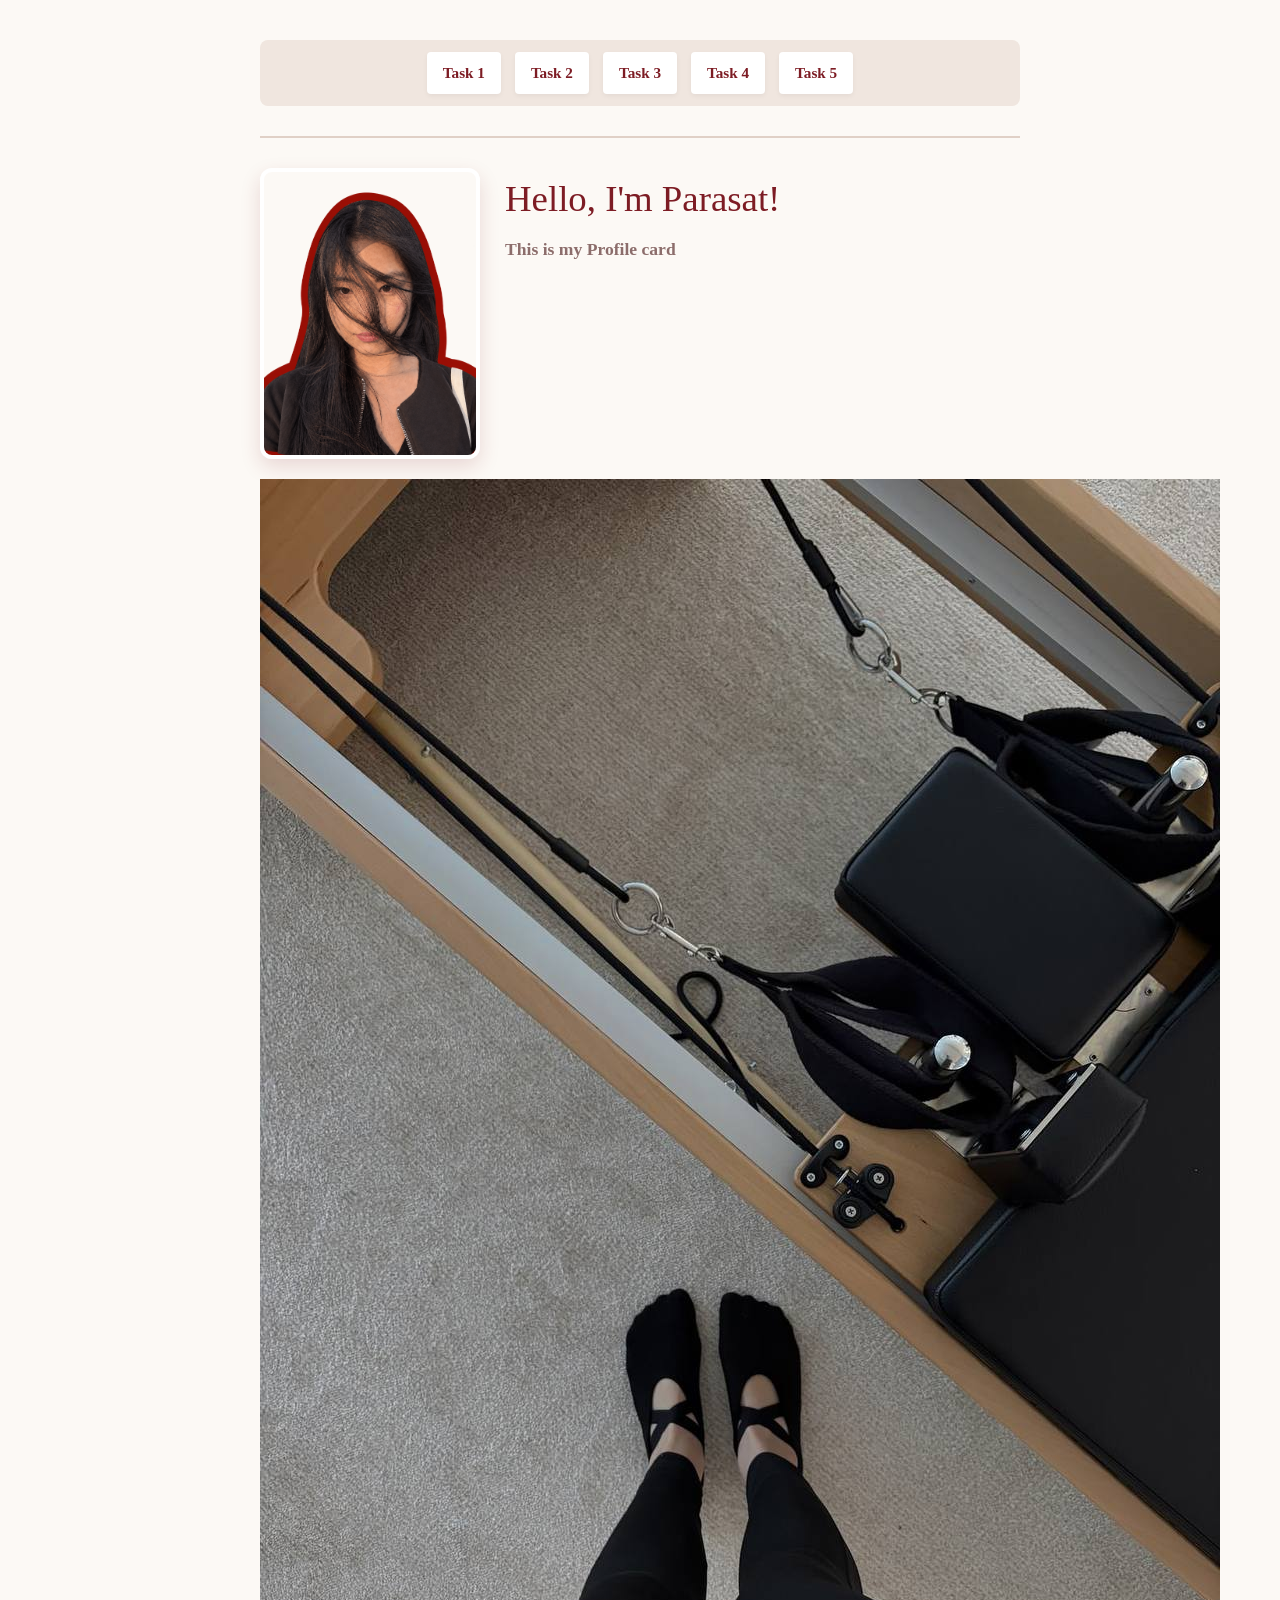
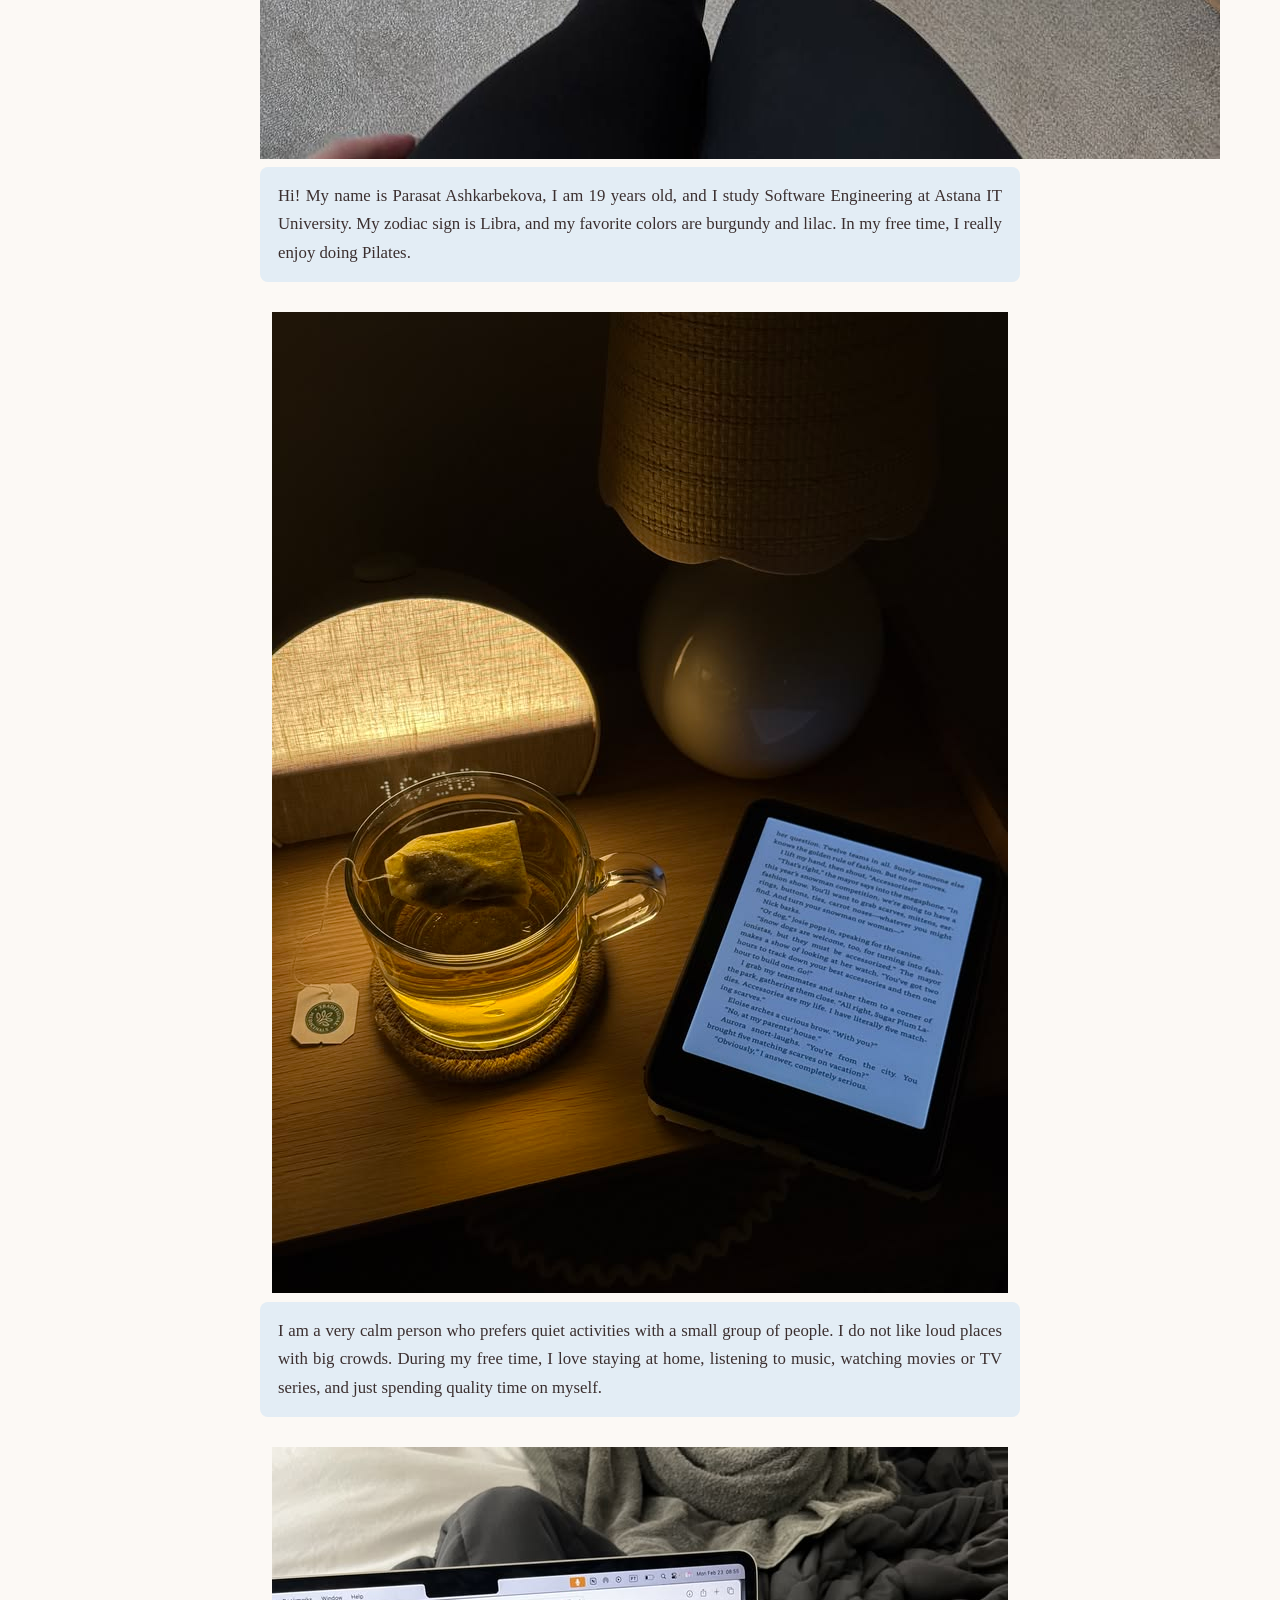
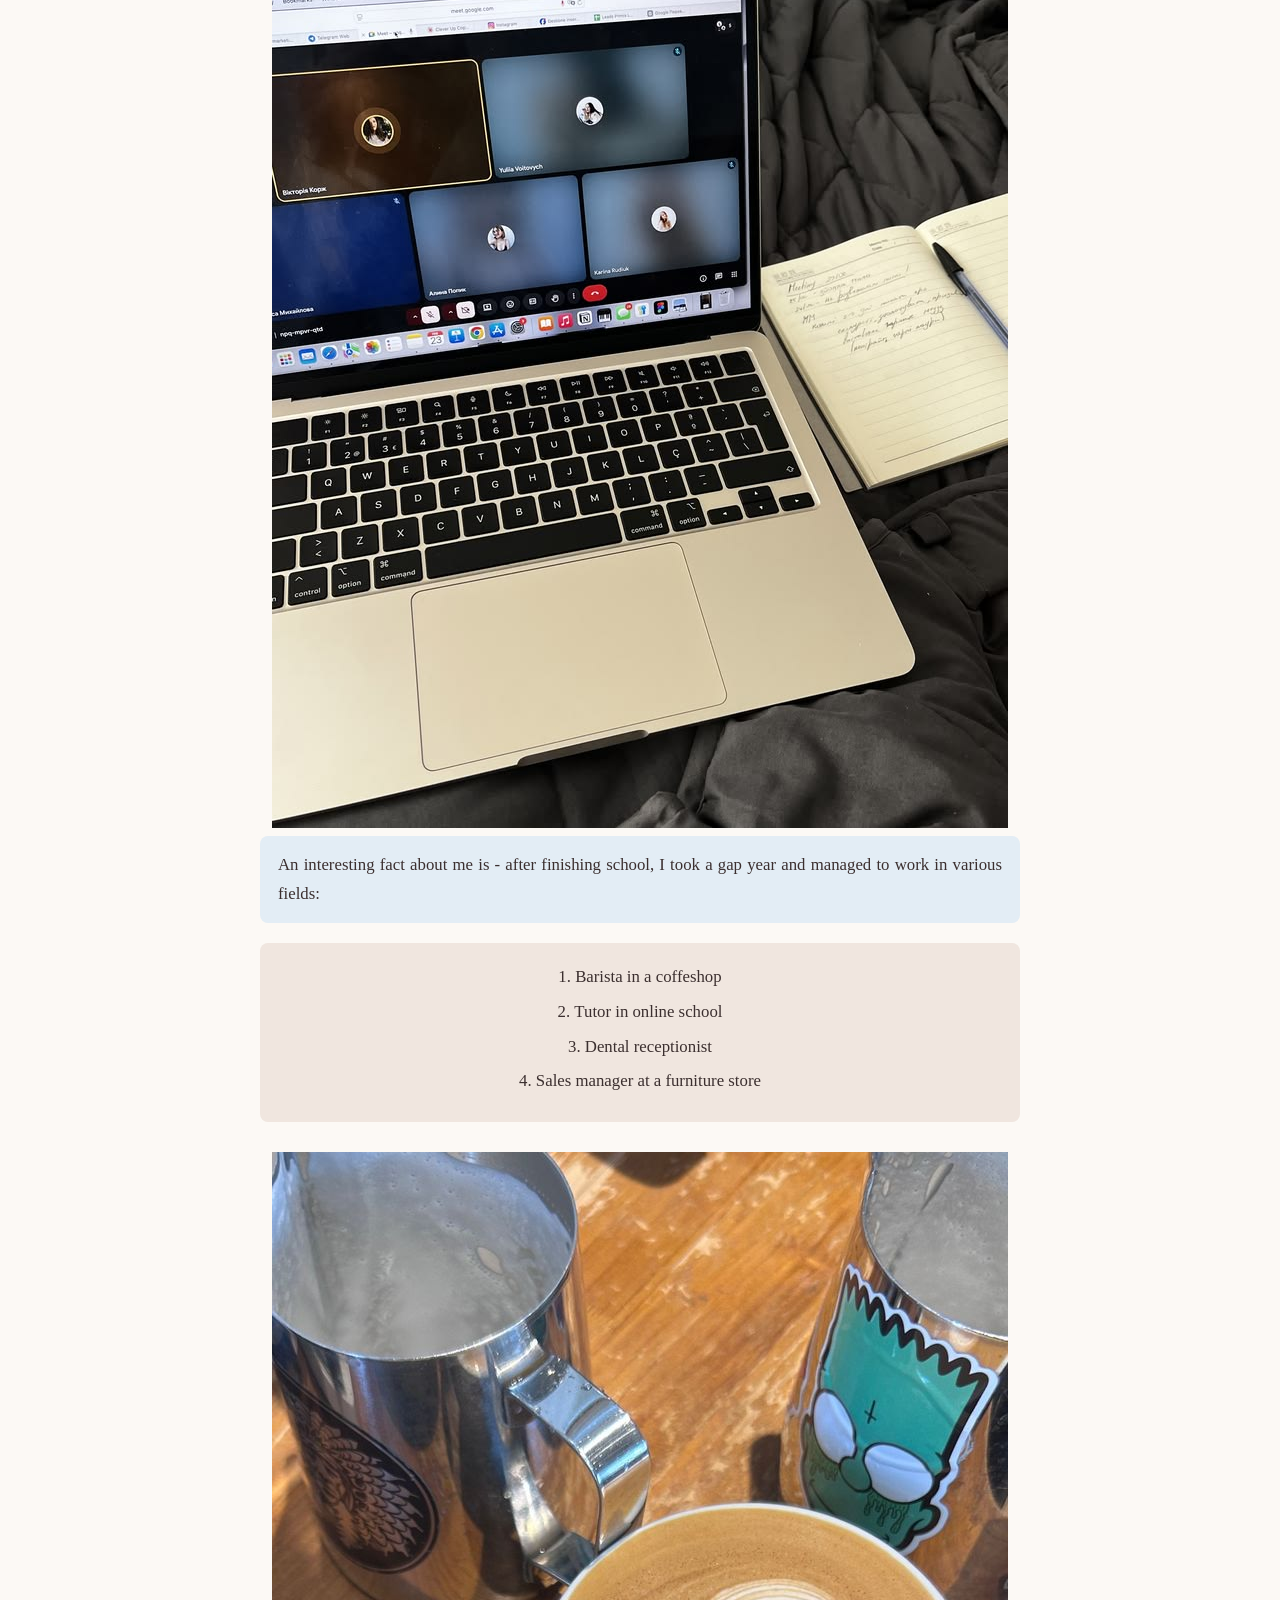
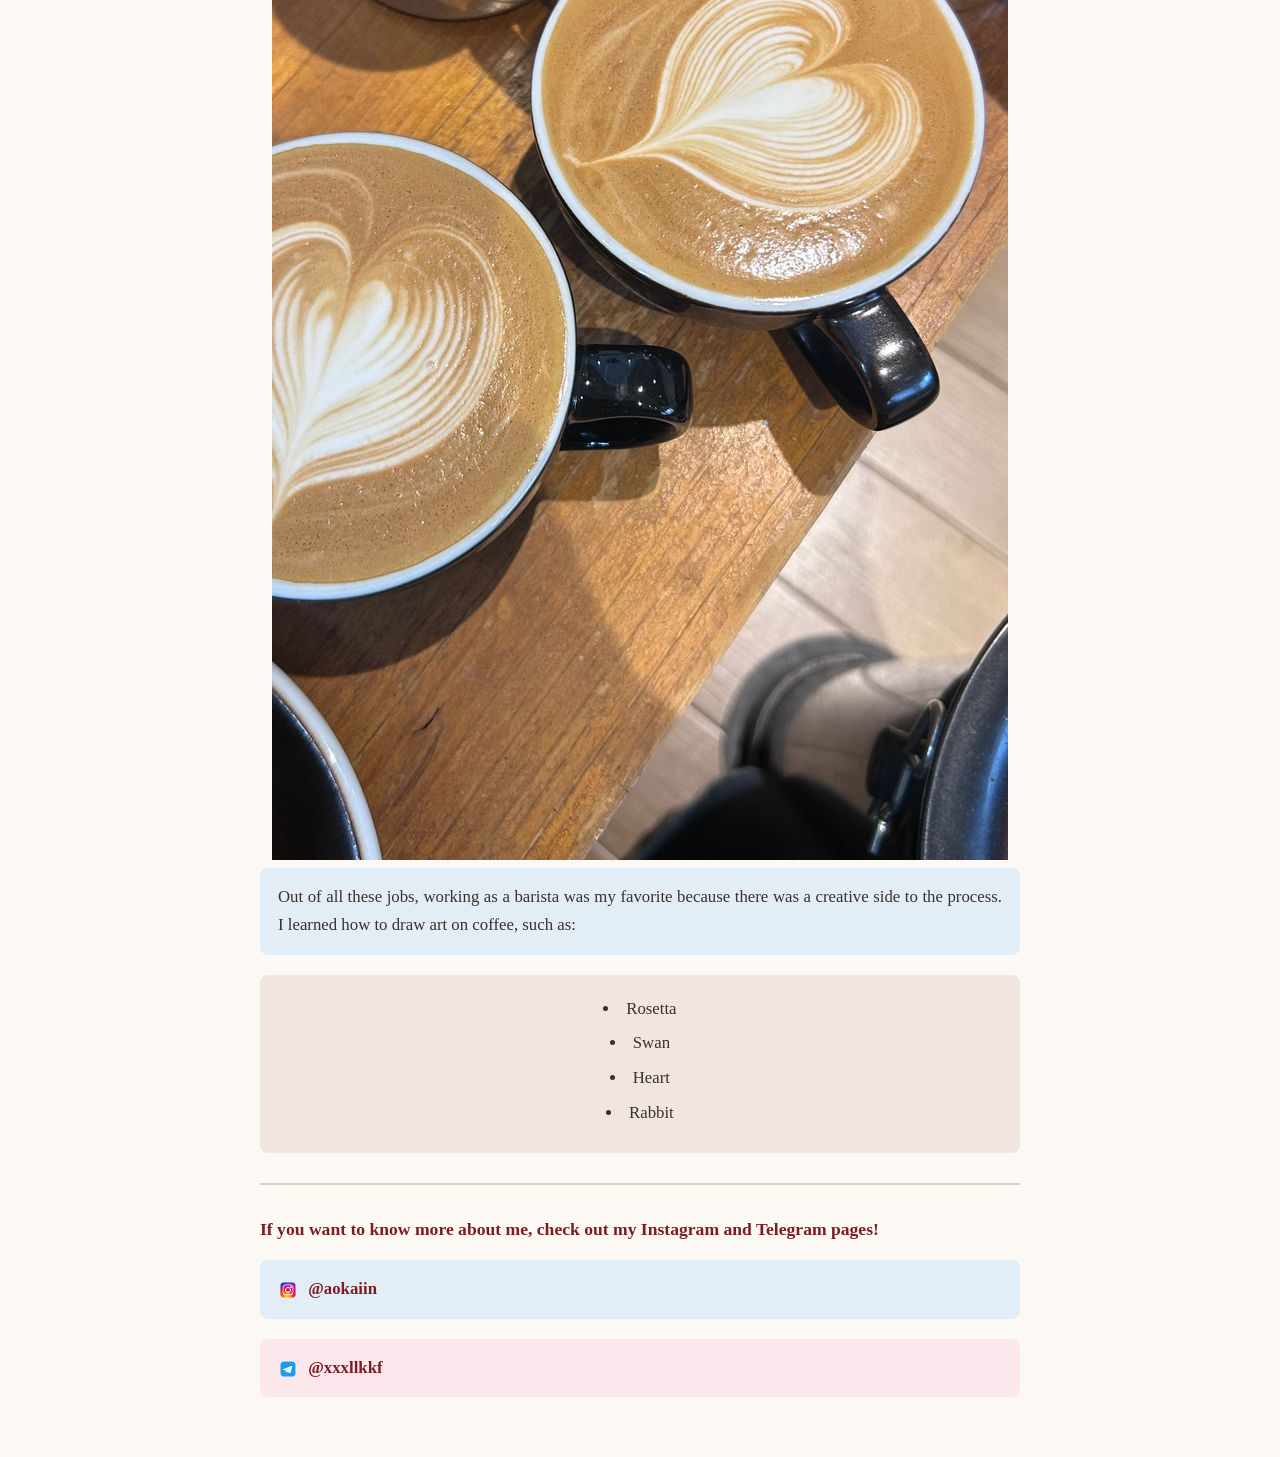
==== commit 2da822cc: "put body into divs" ====
--- a/Parasat 1-4/task1/index.html
+++ b/Parasat 1-4/task1/index.html
@@ -8,66 +8,72 @@
 </head>
 
 <body>
-    <nav id="main-navigation" class="navbar">
-    <a href="../task1/index.html" id="current-task">Task 1</a>
+    <nav class="navbar">
+    <a href="../task1/index.html">Task 1</a>
     <a href="../task2/index.html">Task 2</a>
     <a href="../task3/index.html">Task 3</a>
     <a href="../task4/index.html">Task 4</a>
     <a href="../../task5/index.html">Task 5</a>
     </nav>
     <hr class="custom-line">
+    
+    
+    <img src="images/finalpic.png" alt="That's me" class="main-photo">
 
-    <h1>Hello, I'm Parasat!</h1>
-    <br>
+    <h1 id="main-title">Hello, I'm Parasat!</h1>
     <h2>This is my Profile card</h2>
-    <br>
-    <img src="images/finalpic.png" alt="That's me">
 
     <br>
 
-    <p> Hi! My name is Parasat Ashkarbekova, I am 19 years old, and I study Software Engineering at Astana IT University. 
-        My zodiac sign is Libra, and my favorite colors are burgundy and lilac. 
-        In my free time, I really enjoy doing Pilates.
-    </p>
+    <div class="story-block">
+        <img src="images/pilates.jpg" alt="pilates pic" class="story-img">
+        <p>Hi! My name is Parasat Ashkarbekova, I am 19 years old, and I study Software Engineering at Astana IT University. 
+            My zodiac sign is Libra, and my favorite colors are burgundy and lilac. 
+            In my free time, I really enjoy doing Pilates.
+        </p>
+    </div>
 
-    <p>I am a very calm person who prefers quiet activities with a small group of people. 
-        I do not like loud places with big crowds. During my free time, I love staying at home, listening to music, 
-        watching movies or TV series, and just spending quality time on myself.
-    </p>
+    <div class="story-block">
+        <img src="images/eve.jpg" alt="evening routine pic" class="story-img">
+        <p>I am a very calm person who prefers quiet activities with a small group of people. 
+            I do not like loud places with big crowds. During my free time, I love staying at home, listening to music, 
+            watching movies or TV series, and just spending quality time on myself.
+        </p>
+    </div>
 
-    <p>An interesting fact about me is - after finishing school, I took a gap year and managed to work in various fields:</p>
-    <ol> 
-        <li>Barista in a coffeshop</li>
-        <li>Tutor in online school</li>
-        <li>Dental receptionist</li> 
-        <li>Sales manager at a furniture store</li>
-    </ol>
+    <div class="story-block">
+        <img src="images/ot.jpg" alt="online teaching pic" class="story-img">
+        <p>An interesting fact about me is - after finishing school, I took a gap year and managed to work in various fields:</p>
+        <ol class="styled-list"> 
+            <li>Barista in a coffeshop</li>
+            <li>Tutor in online school</li>
+            <li>Dental receptionist</li> 
+            <li>Sales manager at a furniture store</li>
+        </ol>
+    </div>
 
-    <p>Out of all these jobs, working as a barista was my favorite because there was a creative side to the process. 
-        I learned how to draw art on coffee, such as:
-    </p> 
-    <ul>
-        <li>Rosetta</li>
-        <li>Swan</li>
-        <li>Heart</li>
-        <li>Rabbit</li>
-    </ul>
+    <div class="story-block">
+        <img src="images/latte.jpg" alt="latte art pic" class="story-img">
+        <p>Out of all these jobs, working as a barista was my favorite because there was a creative side to the process. 
+            I learned how to draw art on coffee, such as:
+        </p> 
+        <ul class="styled-list">
+            <li>Rosetta</li>
+            <li>Swan</li>
+            <li>Heart</li>
+            <li>Rabbit</li>
+        </ul>
+    </div>
 
-
-    <img src="images/pilates.jpg" alt="pilates pic">
-    <img src="images/eve.jpg" alt="evening routine pic">
-    <img src="images/ot.jpg" alt="online teaching pic">
-    <img src="images/latte.jpg" alt="online teaching pic">
-
-    <hr>
+    <hr class="custom-line">
 
     <h3>If you want to know more about me, check out my Instagram and Telegram pages!</h3>
     <p>
-        <img src="images/inst.png" alt="my instagram"> 
+        <img src="images/inst.png" alt="my instagram" class="social-icon"> 
         <a href="https://www.instagram.com/aokaiin?stkn=cmI0bTlqZ2hxNzRz&utm_source=ig_contact_invite" target="_blank"> @aokaiin </a>
     </p>
     <p>
-        <img src="images/tg.png" alt="my telegramm"> 
+        <img src="images/tg.png" alt="my telegramm" class="social-icon"> 
         <a href="https://t.me/xxxllkkf" target="_blank"> @xxxllkkf </a>
     </p>
 
--- a/Parasat 1-4/task1/styles.css
+++ b/Parasat 1-4/task1/styles.css
@@ -0,0 +1,161 @@
+/* ==========================================
+   1. БАЗОВЫЕ НАСТРОЙКИ (Element selectors)
+   ========================================== */
+* {
+    margin: 0;
+    padding: 0;
+    box-sizing: border-box;
+}
+
+body {
+    background-color: #fcf9f5; /* Теплый светлый бумажный фон */
+    color: #3b2f2f;            /* Глубокий мягкий коричневый цвет текста */
+    font-family: 'Georgia', 'Times New Roman', serif; /* Книжно-журнальный шрифт */
+    max-width: 800px;
+    margin: 0 auto;
+    padding: 40px 20px;
+    line-height: 1.7;
+}
+
+/* ==========================================
+   2. УНИКАЛЬНЫЙ ID СЕЛЕКТОР (Заголовок)
+   ========================================== */
+#main-title {
+    color: #7d1c24;            /* Насыщенный бордовый цвет */
+    font-size: 2.3rem;
+    font-weight: normal;
+    margin-bottom: 5px;
+}
+
+h2 {
+    font-size: 1.1rem;
+    color: #8c6d6b;            /* Приглушенный коричнево-розовый оттенок */
+    margin-bottom: 25px;
+}
+
+h3 {
+    color: #7d1c24;            /* Бордовый */
+    font-size: 1.1rem;
+    margin-top: 30px;
+    margin-bottom: 15px;
+}
+
+/* ==========================================
+   3. КЛАСС-СЕЛЕКТОРЫ (Class selectors)
+   ========================================== */
+
+/* Навбар */
+.navbar {
+    background-color: #f0e6df;  /* Коричневато-пастельный фон */
+    padding: 12px 20px;
+    border-radius: 8px;
+    text-align: center;
+    margin-bottom: 25px;
+}
+
+.navbar a {
+    display: inline-block;
+    color: #7d1c24;             /* Бордовые ссылки */
+    background-color: #ffffff;
+    padding: 8px 16px;
+    margin: 0 5px;
+    border-radius: 4px;
+    text-decoration: none;
+    font-weight: bold;
+    font-size: 0.95rem;
+    box-shadow: 0 2px 5px rgba(0, 0, 0, 0.05);
+}
+
+.navbar a:hover {
+    background-color: #7d1c24;
+    color: #ffffff;
+}
+
+/* Главная фотка слева, заголовки обтекают ее справа */
+.main-photo {
+    float: left;
+    width: 220px;
+    height: auto;
+    border-radius: 12px;
+    border: 4px solid #ffffff;
+    box-shadow: 0 8px 20px rgba(125, 28, 36, 0.15); /* Легкая бордовая тень */
+    margin-right: 25px;
+    margin-bottom: 20px;
+}
+
+/* Абзацы с твоими любимыми пастельными фонами */
+p {
+    font-size: 1.05rem;
+    margin-bottom: 20px;
+    padding: 15px 18px;
+    border-radius: 8px;
+    text-align: justify;
+}
+
+/* Чередуем фон абзацев: пастельно-голубой и розовый */
+p:nth-of-type(odd) {
+    background-color: #e3edf5; /* Пастельно-голубой */
+}
+
+p:nth-of-type(even) {
+    background-color: #fce8ec; /* Нежно-розовый */
+}
+
+/* Списки */
+.styled-list {
+    background-color: #f0e6df;
+    padding: 20px 30px;
+    border-radius: 8px;
+    margin: 20px 0;
+    list-style-position: inside;
+}
+
+.styled-list li {
+    margin-bottom: 6px;
+    font-size: 1.05rem;
+}
+
+/* Галерея маленьких картинок (в ряд через inline-block) */
+.gallery-container, div {
+    text-align: center;
+    margin: 30px 0;
+}
+
+.collage-img {
+    display: inline-block;
+    width: 160px;
+    height: 160px;
+    object-fit: cover;
+    border: 4px solid #ffffff;
+    border-radius: 8px;
+    box-shadow: 0 5px 15px rgba(0, 0, 0, 0.1);
+    margin: 0 6px;
+}
+
+/* Иконки соцсетей */
+.social-icon {
+    width: 20px;
+    height: 20px;
+    vertical-align: middle;
+    margin-right: 6px;
+}
+
+/* Обычные ссылки */
+a {
+    color: #7d1c24;
+    text-decoration: none;
+    font-weight: bold;
+}
+
+a:hover {
+    text-decoration: underline;
+}
+
+/* Разделительные линии */
+.custom-line {
+    border: none;
+    height: 2px;
+    background-color: #e0d0c6;
+    margin: 30px 0;
+    clear: both; /* Очищает float, чтобы линии не ломались */
+}
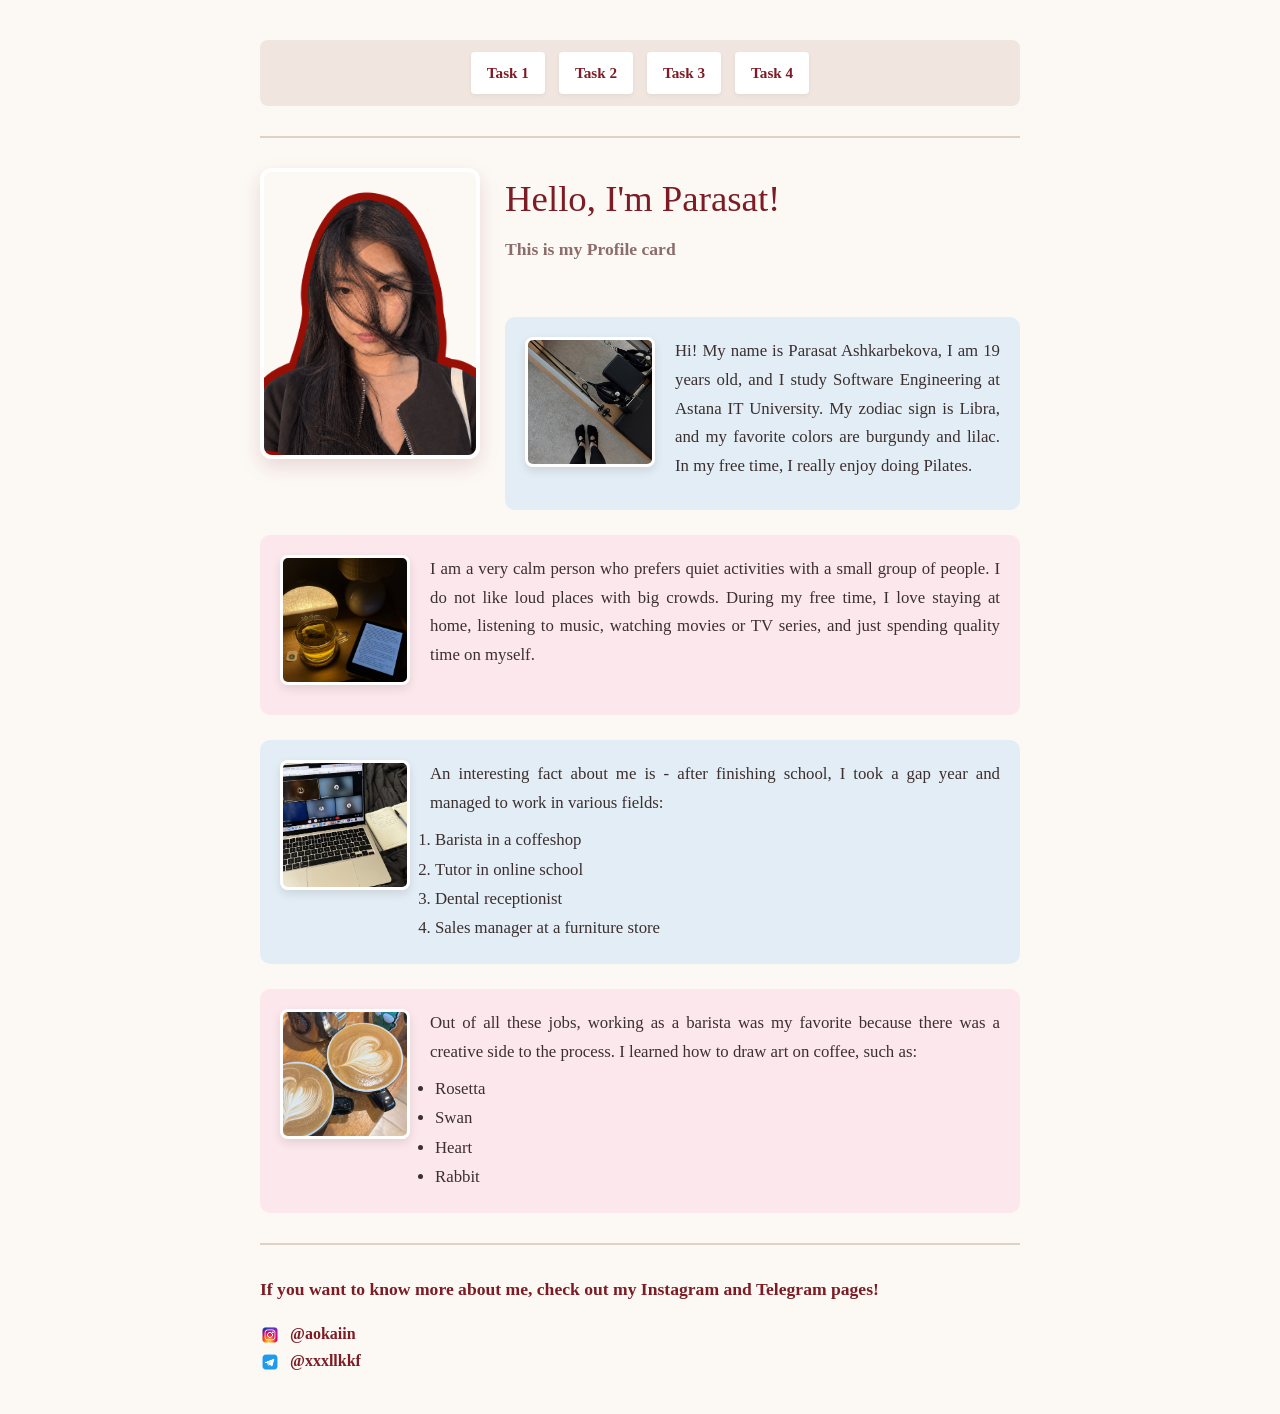
==== commit 25309f65: "Add fix to all navbars" ====
--- a/Parasat 1-4/task1/index.html
+++ b/Parasat 1-4/task1/index.html
@@ -13,7 +13,6 @@
     <a href="../task2/index.html">Task 2</a>
     <a href="../task3/index.html">Task 3</a>
     <a href="../task4/index.html">Task 4</a>
-    <a href="../../task5/index.html">Task 5</a>
     </nav>
     <hr class="custom-line">
     
--- a/Parasat 1-4/task1/styles.css
+++ b/Parasat 1-4/task1/styles.css
@@ -1,6 +1,3 @@
-/* ==========================================
-   1. БАЗОВЫЕ НАСТРОЙКИ (Element selectors)
-   ========================================== */
 * {
     margin: 0;
     padding: 0;
@@ -8,20 +5,17 @@
 }
 
 body {
-    background-color: #fcf9f5; /* Теплый светлый бумажный фон */
-    color: #3b2f2f;            /* Глубокий мягкий коричневый цвет текста */
-    font-family: 'Georgia', 'Times New Roman', serif; /* Книжно-журнальный шрифт */
+    background-color: #fcf9f5;
+    color: #3b2f2f;
+    font-family: 'Georgia', 'Times New Roman', serif;
     max-width: 800px;
     margin: 0 auto;
     padding: 40px 20px;
     line-height: 1.7;
 }
 
-/* ==========================================
-   2. УНИКАЛЬНЫЙ ID СЕЛЕКТОР (Заголовок)
-   ========================================== */
 #main-title {
-    color: #7d1c24;            /* Насыщенный бордовый цвет */
+    color: #7d1c24;
     font-size: 2.3rem;
     font-weight: normal;
     margin-bottom: 5px;
@@ -29,24 +23,19 @@
 
 h2 {
     font-size: 1.1rem;
-    color: #8c6d6b;            /* Приглушенный коричнево-розовый оттенок */
+    color: #8c6d6b;
     margin-bottom: 25px;
 }
 
 h3 {
-    color: #7d1c24;            /* Бордовый */
+    color: #7d1c24;
     font-size: 1.1rem;
     margin-top: 30px;
     margin-bottom: 15px;
 }
 
-/* ==========================================
-   3. КЛАСС-СЕЛЕКТОРЫ (Class selectors)
-   ========================================== */
-
-/* Навбар */
 .navbar {
-    background-color: #f0e6df;  /* Коричневато-пастельный фон */
+    background-color: #f0e6df;
     padding: 12px 20px;
     border-radius: 8px;
     text-align: center;
@@ -55,7 +44,7 @@
 
 .navbar a {
     display: inline-block;
-    color: #7d1c24;             /* Бордовые ссылки */
+    color: #7d1c24;
     background-color: #ffffff;
     padding: 8px 16px;
     margin: 0 5px;
@@ -71,68 +60,60 @@
     color: #ffffff;
 }
 
-/* Главная фотка слева, заголовки обтекают ее справа */
 .main-photo {
     float: left;
     width: 220px;
     height: auto;
     border-radius: 12px;
     border: 4px solid #ffffff;
-    box-shadow: 0 8px 20px rgba(125, 28, 36, 0.15); /* Легкая бордовая тень */
+    box-shadow: 0 8px 20px rgba(125, 28, 36, 0.15);
     margin-right: 25px;
     margin-bottom: 20px;
 }
 
-/* Абзацы с твоими любимыми пастельными фонами */
-p {
-    font-size: 1.05rem;
-    margin-bottom: 20px;
-    padding: 15px 18px;
-    border-radius: 8px;
-    text-align: justify;
+.story-block {
+    margin-bottom: 25px;
+    overflow: hidden;
+    padding: 20px;
+    border-radius: 10px;
 }
 
-/* Чередуем фон абзацев: пастельно-голубой и розовый */
-p:nth-of-type(odd) {
-    background-color: #e3edf5; /* Пастельно-голубой */
+.story-block:nth-of-type(odd) {
+    background-color: #e3edf5;
 }
 
-p:nth-of-type(even) {
-    background-color: #fce8ec; /* Нежно-розовый */
+.story-block:nth-of-type(even) {
+    background-color: #fce8ec;
 }
 
-/* Списки */
+.story-img {
+    float: left;
+    width: 130px;
+    height: 130px;
+    object-fit: cover;
+    border-radius: 8px;
+    border: 3px solid #ffffff;
+    box-shadow: 0 4px 10px rgba(0, 0, 0, 0.1);
+    margin-right: 20px;
+    margin-bottom: 10px;
+}
+
+.story-block p {
+    font-size: 1.05rem;
+    text-align: justify;
+    margin-bottom: 10px;
+}
+
 .styled-list {
-    background-color: #f0e6df;
-    padding: 20px 30px;
-    border-radius: 8px;
-    margin: 20px 0;
-    list-style-position: inside;
+    margin-left: 155px;
+    font-size: 1.05rem;
+    line-height: 1.5;
 }
 
 .styled-list li {
-    margin-bottom: 6px;
-    font-size: 1.05rem;
+    margin-bottom: 4px;
 }
 
-/* Галерея маленьких картинок (в ряд через inline-block) */
-.gallery-container, div {
-    text-align: center;
-    margin: 30px 0;
-}
-
-.collage-img {
-    display: inline-block;
-    width: 160px;
-    height: 160px;
-    object-fit: cover;
-    border: 4px solid #ffffff;
-    border-radius: 8px;
-    box-shadow: 0 5px 15px rgba(0, 0, 0, 0.1);
-    margin: 0 6px;
-}
-
-/* Иконки соцсетей */
 .social-icon {
     width: 20px;
     height: 20px;
@@ -140,7 +121,6 @@
     margin-right: 6px;
 }
 
-/* Обычные ссылки */
 a {
     color: #7d1c24;
     text-decoration: none;
@@ -151,11 +131,10 @@
     text-decoration: underline;
 }
 
-/* Разделительные линии */
 .custom-line {
     border: none;
     height: 2px;
     background-color: #e0d0c6;
     margin: 30px 0;
-    clear: both; /* Очищает float, чтобы линии не ломались */
+    clear: both;
 }
